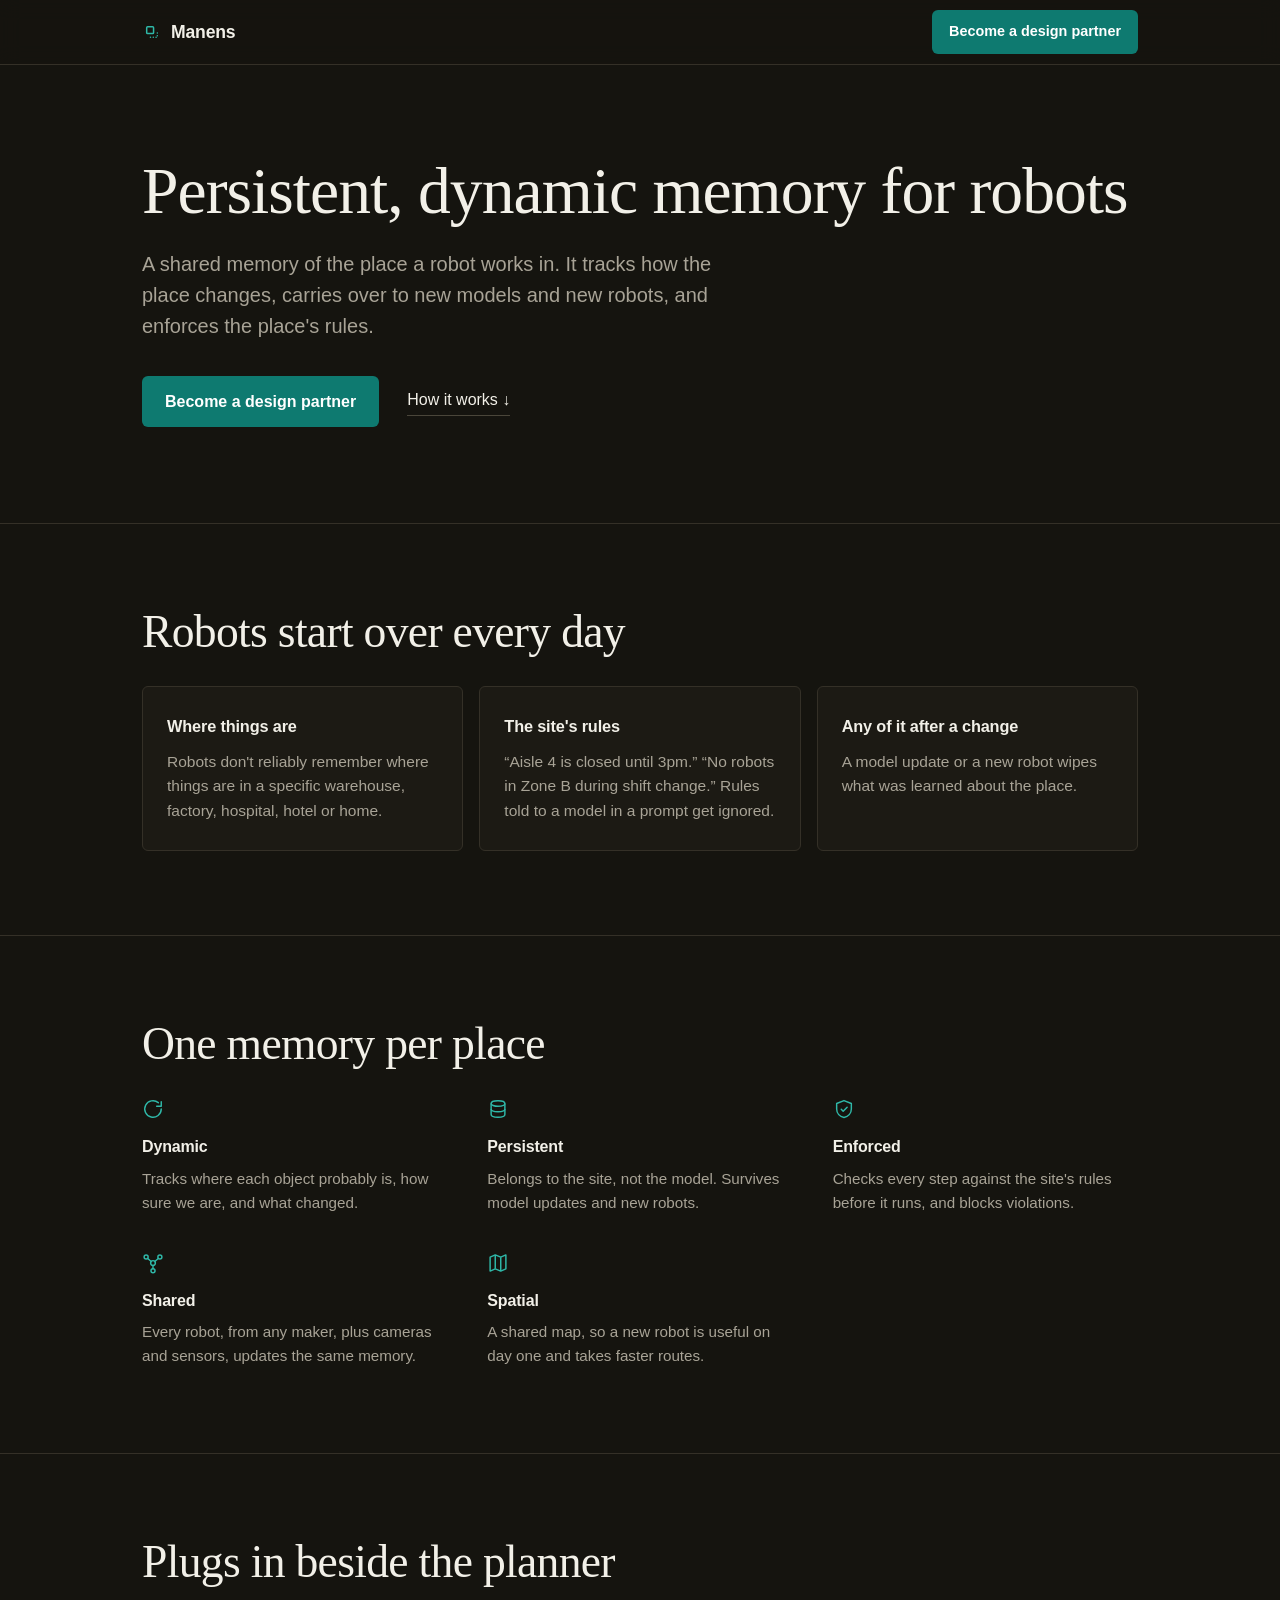
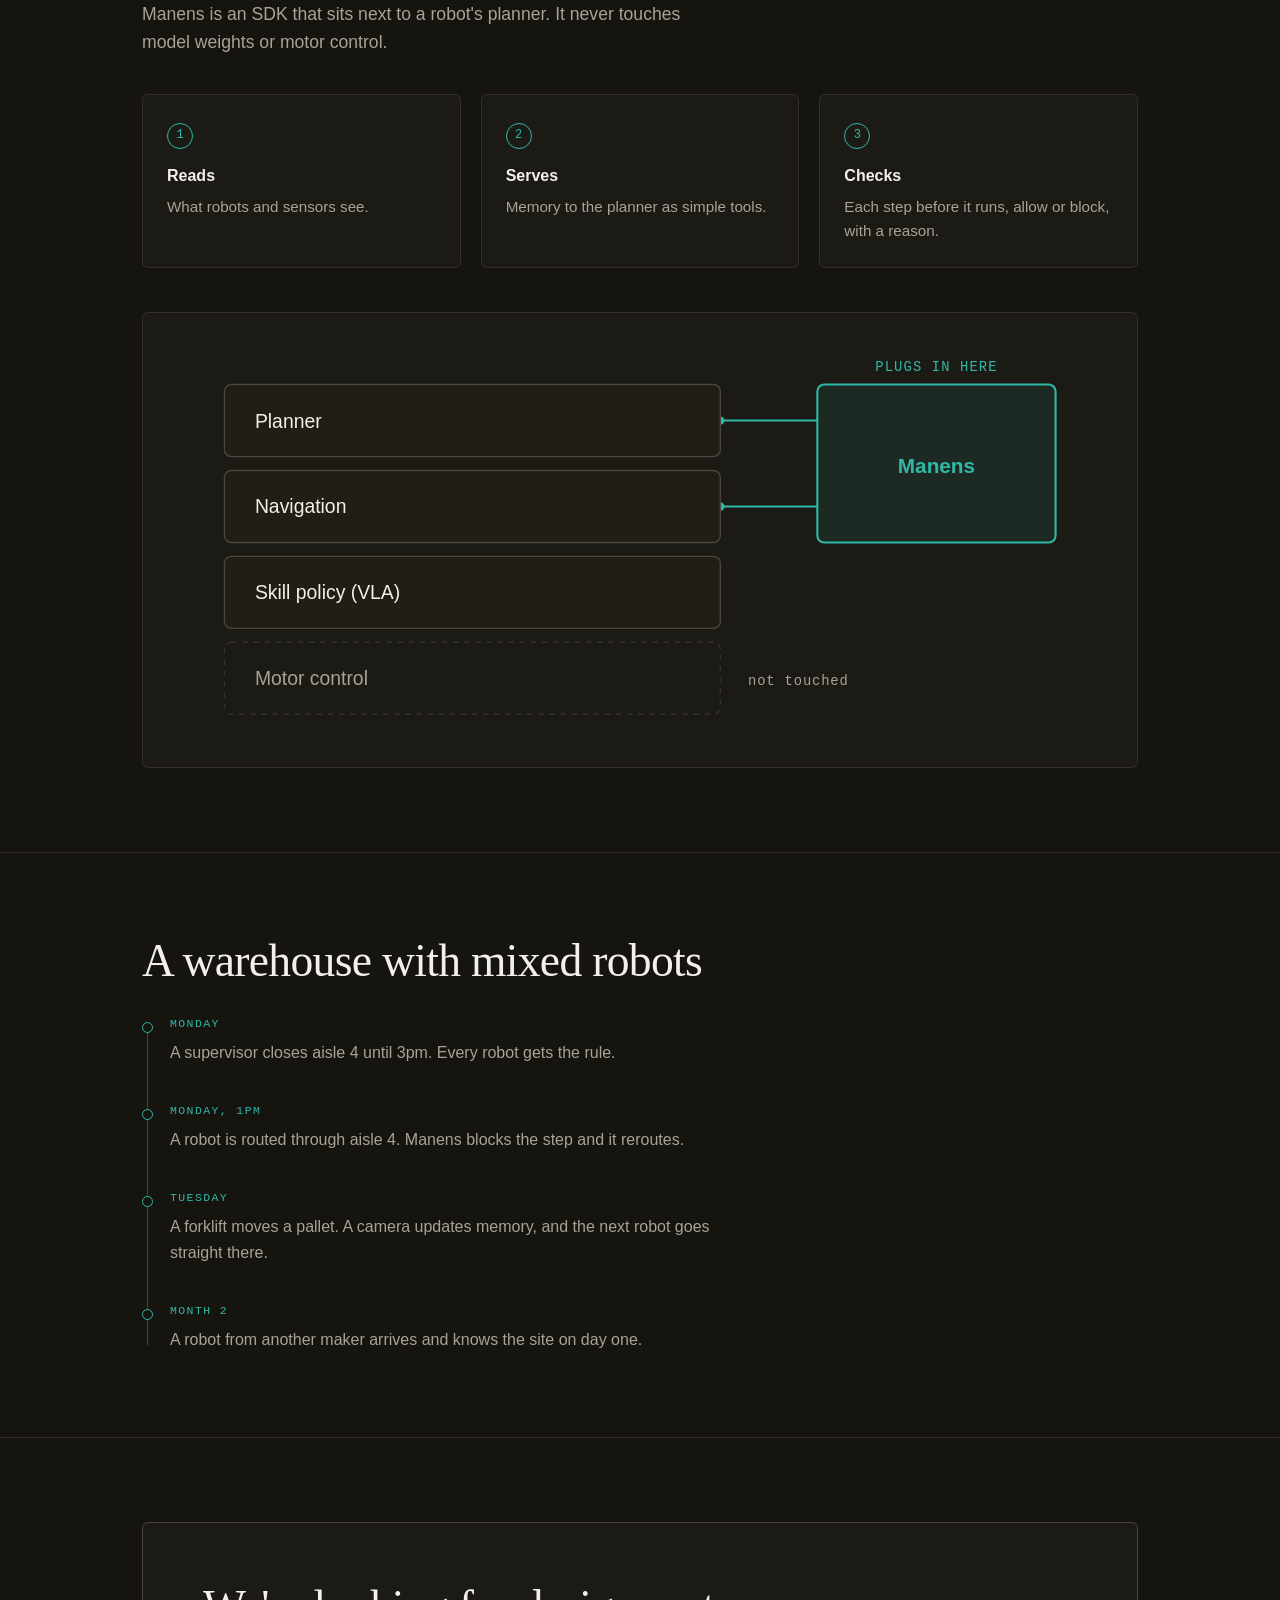
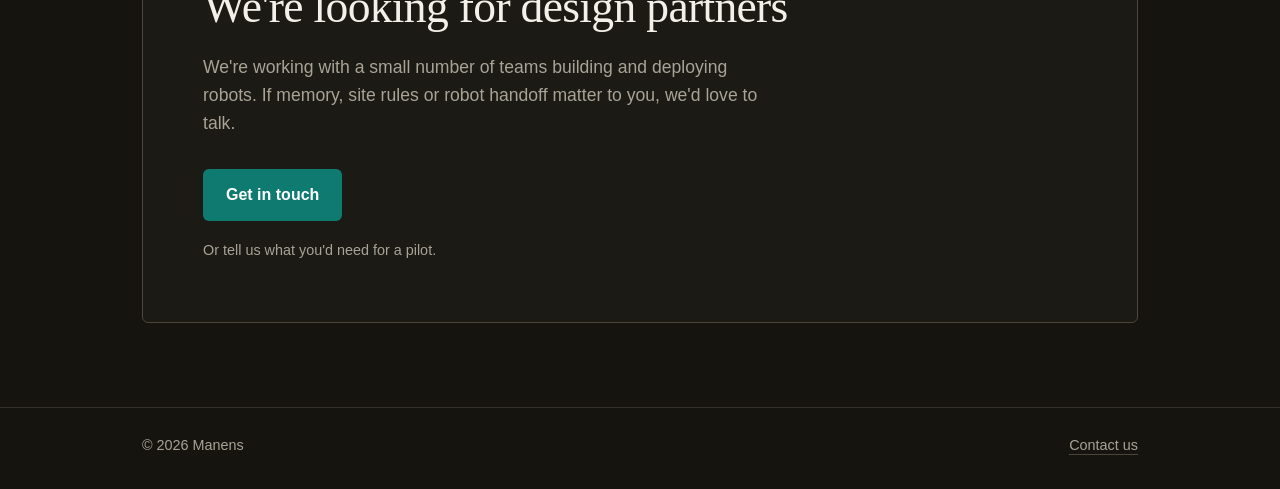
==== index.html @ 50002fcd "Add Manens marketing site Static one-page site plus a design-partner contact form, served by GitHub " ====
<!DOCTYPE html>
<html lang="en">
<head>
<meta charset="utf-8">
<meta name="viewport" content="width=device-width, initial-scale=1">

<!-- GitHub Pages cannot set HTTP headers, so policy is declared in-document.
     frame-ancestors / X-Frame-Options are header-only and cannot be set here. -->
<meta http-equiv="Content-Security-Policy" content="default-src 'none'; style-src 'self'; script-src 'sha256-enfUzPpAYzPfDUqYpGEoIjTChElfUc+Kkc0Qh0OIrBc='; font-src 'self'; img-src 'self'; base-uri 'none'; form-action 'none'">
<meta name="referrer" content="strict-origin-when-cross-origin">
<meta name="robots" content="index, follow, max-image-preview:large">

<title>Manens: persistent memory for robots</title>
<meta name="description" content="Manens is a shared, persistent memory of the place a robot works in. It tracks how the place changes, carries over to new models and new robots, and enforces the site's rules.">
<link rel="canonical" href="https://manensmemory.com/">
<meta name="theme-color" content="#15140F">
<meta name="color-scheme" content="dark">

<meta property="og:type" content="website">
<meta property="og:site_name" content="Manens">
<meta property="og:url" content="https://manensmemory.com/">
<meta property="og:title" content="Manens: persistent memory for robots">
<meta property="og:description" content="A shared memory of the place a robot works in. It tracks how the place changes, carries over to new models and new robots, and enforces the place's rules.">
<meta property="og:image" content="https://manensmemory.com/og.png">
<meta property="og:image:width" content="1200">
<meta property="og:image:height" content="630">
<meta property="og:image:alt" content="Manens — persistent, dynamic memory for robots">

<meta name="twitter:card" content="summary_large_image">
<meta name="twitter:title" content="Manens: persistent memory for robots">
<meta name="twitter:description" content="A shared memory of the place a robot works in. It tracks how the place changes, carries over to new models and new robots, and enforces the place's rules.">
<meta name="twitter:image" content="https://manensmemory.com/og.png">
<meta name="twitter:image:alt" content="Manens — persistent, dynamic memory for robots">

<link rel="icon" href="favicon.svg" type="image/svg+xml">
<link rel="apple-touch-icon" href="apple-touch-icon.png">

<!-- Fonts are self-hosted; the page makes no third-party requests. -->
<link rel="preload" href="fonts/source-sans-3-var-latin.woff2" as="font" type="font/woff2" crossorigin>
<link rel="preload" href="fonts/instrument-serif-400-latin.woff2" as="font" type="font/woff2" crossorigin>
<link rel="stylesheet" href="style.css">

<!-- Structured data. NOTE: if you edit this block, the CSP hash above must be
     regenerated — see README.md, "Editing the structured data". -->
<script type="application/ld+json">
{
  "@context": "https://schema.org",
  "@type": "Organization",
  "name": "Manens",
  "url": "https://manensmemory.com/",
  "logo": "https://manensmemory.com/favicon.svg",
  "description": "Manens is a shared, persistent memory of the place a robot works in. It tracks how the place changes, carries over to new models and new robots, and enforces the site's rules."
}
</script>
</head>
<body>

<a class="skip-link" href="#main">Skip to content</a>

<header class="site-header">
  <div class="shell header-inner">
    <a class="wordmark" href="#top" aria-label="Manens, home">
      <svg class="wordmark-mark" viewBox="0 0 32 32" aria-hidden="true" focusable="false">
        <rect x="7.5" y="7.5" width="11" height="11" rx="1.5" fill="none" stroke="currentColor" stroke-width="2.4"/>
        <path d="M13.5 24.5h11v-11" fill="none" stroke="currentColor" stroke-width="2.4" stroke-linecap="round" stroke-dasharray="0.1 4.4"/>
      </svg>
      <span>Manens</span>
    </a>

    <a class="btn btn-primary btn-sm" href="contact/">Become a design partner</a>
  </div>
</header>

<main id="main">

  <!-- ───────────────── Hero ───────────────── -->
  <section class="hero" id="top">
    <div class="shell">
      <h1 class="display">Persistent, dynamic memory for robots</h1>
      <p class="lede">A shared memory of the place a robot works in. It tracks how the place changes, carries over to new models and new robots, and enforces the place's rules.</p>
      <div class="hero-actions">
        <a class="btn btn-primary" href="contact/">Become a design partner</a>
        <a class="link-arrow" href="#how">How it works <span aria-hidden="true">&darr;</span></a>
      </div>
    </div>
  </section>

  <!-- ───────────────── Problem ───────────────── -->
  <section class="section" id="product" aria-labelledby="product-title">
    <div class="shell">
      <h2 class="display" id="product-title">Robots start over every day</h2>

      <ul class="card-grid">
        <li class="card">
          <h3>Where things are</h3>
          <p>Robots don't reliably remember where things are in a specific warehouse, factory, hospital, hotel or home.</p>
        </li>
        <li class="card">
          <h3>The site's rules</h3>
          <p>&ldquo;Aisle 4 is closed until 3pm.&rdquo; &ldquo;No robots in Zone B during shift change.&rdquo; Rules told to a model in a prompt get ignored.</p>
        </li>
        <li class="card">
          <h3>Any of it after a change</h3>
          <p>A model update or a new robot wipes what was learned about the place.</p>
        </li>
      </ul>
    </div>
  </section>

  <!-- ───────────────── Features ───────────────── -->
  <section class="section" aria-labelledby="building-title">
    <div class="shell">
      <h2 class="display" id="building-title">One memory per place</h2>

      <ul class="feature-grid">
        <li class="feature">
          <svg class="icon" viewBox="0 0 24 24" aria-hidden="true" focusable="false">
            <path d="M21 12a9 9 0 1 1-3.2-6.9" fill="none" stroke="currentColor" stroke-width="1.6" stroke-linecap="round"/>
            <path d="M21 4v5h-5" fill="none" stroke="currentColor" stroke-width="1.6" stroke-linecap="round" stroke-linejoin="round"/>
          </svg>
          <h3>Dynamic</h3>
          <p>Tracks where each object probably is, how sure we are, and what changed.</p>
        </li>
        <li class="feature">
          <svg class="icon" viewBox="0 0 24 24" aria-hidden="true" focusable="false">
            <ellipse cx="12" cy="6" rx="7.5" ry="3" fill="none" stroke="currentColor" stroke-width="1.6"/>
            <path d="M4.5 6v12c0 1.7 3.4 3 7.5 3s7.5-1.3 7.5-3V6" fill="none" stroke="currentColor" stroke-width="1.6"/>
            <path d="M4.5 12c0 1.7 3.4 3 7.5 3s7.5-1.3 7.5-3" fill="none" stroke="currentColor" stroke-width="1.6"/>
          </svg>
          <h3>Persistent</h3>
          <p>Belongs to the site, not the model. Survives model updates and new robots.</p>
        </li>
        <li class="feature">
          <svg class="icon" viewBox="0 0 24 24" aria-hidden="true" focusable="false">
            <path d="M12 2.8 20 6v6c0 4.7-3.3 8.3-8 9.2-4.7-.9-8-4.5-8-9.2V6z" fill="none" stroke="currentColor" stroke-width="1.6" stroke-linejoin="round"/>
            <path d="M9 12.3l2.1 2.1L15.4 10" fill="none" stroke="currentColor" stroke-width="1.6" stroke-linecap="round" stroke-linejoin="round"/>
          </svg>
          <h3>Enforced</h3>
          <p>Checks every step against the site's rules before it runs, and blocks violations.</p>
        </li>
        <li class="feature">
          <svg class="icon" viewBox="0 0 24 24" aria-hidden="true" focusable="false">
            <circle cx="12" cy="12" r="2.6" fill="none" stroke="currentColor" stroke-width="1.6"/>
            <circle cx="4.5" cy="5.5" r="2.2" fill="none" stroke="currentColor" stroke-width="1.6"/>
            <circle cx="19.5" cy="5.5" r="2.2" fill="none" stroke="currentColor" stroke-width="1.6"/>
            <circle cx="12" cy="20.5" r="2.2" fill="none" stroke="currentColor" stroke-width="1.6"/>
            <path d="M6.2 7.1l3.9 3.3M17.8 7.1l-3.9 3.3M12 14.6v3.7" fill="none" stroke="currentColor" stroke-width="1.6" stroke-linecap="round"/>
          </svg>
          <h3>Shared</h3>
          <p>Every robot, from any maker, plus cameras and sensors, updates the same memory.</p>
        </li>
        <li class="feature">
          <svg class="icon" viewBox="0 0 24 24" aria-hidden="true" focusable="false">
            <path d="M9 3.2 3.4 5.6v15.2L9 18.4l6 2.4 5.6-2.4V3.2L15 5.6z" fill="none" stroke="currentColor" stroke-width="1.6" stroke-linejoin="round"/>
            <path d="M9 3.2v15.2M15 5.6v15.2" fill="none" stroke="currentColor" stroke-width="1.6"/>
          </svg>
          <h3>Spatial</h3>
          <p>A shared map, so a new robot is useful on day one and takes faster routes.</p>
        </li>
      </ul>
    </div>
  </section>

  <!-- ───────────────── How it works ───────────────── -->
  <section class="section" id="how" aria-labelledby="how-title">
    <div class="shell">
      <h2 class="display" id="how-title">Plugs in beside the planner</h2>
      <p class="section-lede">Manens is an SDK that sits next to a robot's planner. It never touches model weights or motor control.</p>

      <ol class="steps">
        <li class="step">
          <span class="step-num">1</span>
          <h3>Reads</h3>
          <p>What robots and sensors see.</p>
        </li>
        <li class="step">
          <span class="step-num">2</span>
          <h3>Serves</h3>
          <p>Memory to the planner as simple tools.</p>
        </li>
        <li class="step">
          <span class="step-num">3</span>
          <h3>Checks</h3>
          <p>Each step before it runs, allow or block, with a reason.</p>
        </li>
      </ol>

      <figure class="diagram">
        <!-- Wide diagram (tablet + desktop) -->
        <svg class="diagram-svg diagram-wide" viewBox="0 0 680 284" role="img" aria-labelledby="diagram-title diagram-desc">
          <title id="diagram-title">Where Manens sits in the robot stack</title>
          <desc id="diagram-desc">Four stacked layers, top to bottom: Planner, Navigation, Skill policy (VLA) and Motor control. A Manens block sits to the right, connected to the Planner and Navigation layers. Motor control has no connection and is untouched.</desc>

          <g class="d-line">
            <path d="M398 56 H468" />
            <path d="M398 118 H468" />
          </g>
          <circle class="d-dot" cx="398" cy="56" r="3"/>
          <circle class="d-dot" cx="398" cy="118" r="3"/>

          <g class="d-layer">
            <rect x="40" y="30" width="358" height="52" rx="5"/>
            <text x="62" y="61">Planner</text>
          </g>
          <g class="d-layer">
            <rect x="40" y="92" width="358" height="52" rx="5"/>
            <text x="62" y="123">Navigation</text>
          </g>
          <g class="d-layer">
            <rect x="40" y="154" width="358" height="52" rx="5"/>
            <text x="62" y="185">Skill policy (VLA)</text>
          </g>
          <g class="d-layer d-untouched">
            <rect x="40" y="216" width="358" height="52" rx="5"/>
            <text x="62" y="247">Motor control</text>
          </g>
          <text class="d-note" x="418" y="247">not touched</text>

          <g class="d-manens">
            <rect x="468" y="30" width="172" height="114" rx="5"/>
            <text x="554" y="94" text-anchor="middle">Manens</text>
          </g>
          <text class="d-label" x="554" y="20" text-anchor="middle">plugs in here</text>
        </svg>

        <!-- Narrow diagram (phones) -->
        <svg class="diagram-svg diagram-narrow" viewBox="0 0 340 286" role="img" aria-labelledby="diagram-title-s diagram-desc-s">
          <title id="diagram-title-s">Where Manens sits in the robot stack</title>
          <desc id="diagram-desc-s">Four stacked layers, top to bottom: Planner, Navigation, Skill policy (VLA) and Motor control. A Manens block sits to the right, connected to the Planner and Navigation layers. Motor control has no connection and is untouched.</desc>

          <g class="d-line">
            <path d="M206 54 H232" />
            <path d="M206 112 H232" />
          </g>
          <circle class="d-dot" cx="206" cy="54" r="2.5"/>
          <circle class="d-dot" cx="206" cy="112" r="2.5"/>

          <g class="d-layer">
            <rect x="8" y="32" width="198" height="46" rx="5"/>
            <text x="24" y="60">Planner</text>
          </g>
          <g class="d-layer">
            <rect x="8" y="90" width="198" height="46" rx="5"/>
            <text x="24" y="118">Navigation</text>
          </g>
          <g class="d-layer">
            <rect x="8" y="148" width="198" height="46" rx="5"/>
            <text x="24" y="176">Skill policy (VLA)</text>
          </g>
          <g class="d-layer d-untouched">
            <rect x="8" y="206" width="198" height="46" rx="5"/>
            <text x="24" y="234">Motor control</text>
          </g>
          <text class="d-note" x="24" y="272">Motor control is not touched</text>

          <g class="d-manens">
            <rect x="232" y="32" width="100" height="104" rx="5"/>
            <text x="282" y="90" text-anchor="middle">Manens</text>
          </g>
          <text class="d-label" x="282" y="22" text-anchor="middle">plugs in here</text>
        </svg>
      </figure>
    </div>
  </section>

  <!-- ───────────────── Example ───────────────── -->
  <section class="section" id="use-cases" aria-labelledby="example-title">
    <div class="shell">
      <h2 class="display" id="example-title">A warehouse with mixed robots</h2>

      <ol class="timeline">
        <li>
          <span class="when">Monday</span>
          <p>A supervisor closes aisle 4 until 3pm. Every robot gets the rule.</p>
        </li>
        <li>
          <span class="when">Monday, 1pm</span>
          <p>A robot is routed through aisle 4. Manens blocks the step and it reroutes.</p>
        </li>
        <li>
          <span class="when">Tuesday</span>
          <p>A forklift moves a pallet. A camera updates memory, and the next robot goes straight there.</p>
        </li>
        <li>
          <span class="when">Month 2</span>
          <p>A robot from another maker arrives and knows the site on day one.</p>
        </li>
      </ol>
    </div>
  </section>

  <!-- ───────────────── Contact ───────────────── -->
  <section class="section section-contact" id="contact" aria-labelledby="contact-title">
    <div class="shell">
      <div class="contact-card">
        <h2 class="display" id="contact-title">We're looking for design partners</h2>
        <p class="section-lede">We're working with a small number of teams building and deploying robots. If memory, site rules or robot handoff matter to you, we'd love to talk.</p>
        <a class="btn btn-primary" href="contact/">Get in touch</a>
        <p class="footnote">Or tell us what you'd need for a pilot.</p>
      </div>
    </div>
  </section>

</main>

<footer class="site-footer">
  <div class="shell footer-inner">
    <p>&copy; 2026 Manens</p>
    <p><a href="contact/">Contact us</a></p>
  </div>
</footer>

</body>
</html>
---- style.css ----
/* ============================================================
   Manens — manensmemory.com
   Single dark theme. All colour lives in the :root block below.
   ============================================================ */

/* ---------- Self-hosted fonts (SIL OFL 1.1 — see fonts/README.md) ---------- */

@font-face {
  font-family: 'Source Sans 3';
  font-style: normal;
  font-weight: 400 600;          /* variable weight axis */
  font-display: swap;
  src: url('fonts/source-sans-3-var-latin.woff2') format('woff2');
  unicode-range: U+0000-00FF, U+0131, U+0152-0153, U+02BB-02BC, U+02C6, U+02DA,
                 U+02DC, U+0304, U+0308, U+0329, U+2000-206F, U+2074, U+20AC,
                 U+2122, U+2191, U+2193, U+2212, U+2215, U+FEFF, U+FFFD;
}

@font-face {
  font-family: 'Instrument Serif';
  font-style: normal;
  font-weight: 400;
  font-display: swap;
  src: url('fonts/instrument-serif-400-latin.woff2') format('woff2');
  unicode-range: U+0000-00FF, U+0131, U+0152-0153, U+02BB-02BC, U+02C6, U+02DA,
                 U+02DC, U+0304, U+0308, U+0329, U+2000-206F, U+2074, U+20AC,
                 U+2122, U+2191, U+2193, U+2212, U+2215, U+FEFF, U+FFFD;
}

:root {
  color-scheme: dark;

  /* Surfaces — warm near-black, so the page reads as paper at night */
  --bg:            #15140F;
  --bg-raised:     #1C1A14;
  --surface:       #201E17;

  /* Ink */
  --text:          #F2F0E8;
  --muted:         #A8A396;

  /* Lines */
  --border:        #343027;
  --border-strong: #4A463A;

  /* Accent — deep teal */
  --accent:        #2FB8A8;
  --accent-fill:   #0E7A70;
  --accent-hover:  #12897E;
  --accent-dim:    rgba(47, 184, 168, 0.10);

  /* Type */
  --font-sans:  'Source Sans 3', -apple-system, BlinkMacSystemFont, 'Segoe UI', Roboto, sans-serif;
  --font-serif: 'Instrument Serif', Georgia, 'Times New Roman', serif;
  --font-mono:  ui-monospace, SFMono-Regular, Menlo, Monaco, Consolas, 'Liberation Mono', monospace;

  /* Rhythm */
  --shell:   1060px;
  --gutter:  16px;
  --radius:  6px;
  --section: 60px;
}

/* ---------- Reset ---------- */
*, *::before, *::after { box-sizing: border-box; }

html {
  scroll-behavior: smooth;
  -webkit-text-size-adjust: 100%;
}

body {
  margin: 0;
  background: var(--bg);
  color: var(--text);
  font-family: var(--font-sans);
  font-size: 17px;
  line-height: 1.6;
  overflow-x: hidden;
  -webkit-font-smoothing: antialiased;
  -moz-osx-font-smoothing: grayscale;
}

h1, h2, h3, p, ul, ol, figure { margin: 0; }
ul, ol { padding: 0; list-style: none; }
img, svg { display: block; max-width: 100%; }
[hidden] { display: none !important; }

a { color: inherit; }

:focus-visible {
  outline: 2px solid var(--accent);
  outline-offset: 3px;
  border-radius: 3px;
}

@media (prefers-reduced-motion: reduce) {
  html { scroll-behavior: auto; }
  *, *::before, *::after {
    transition-duration: 0.01ms !important;
    animation-duration: 0.01ms !important;
  }
}

/* ---------- Layout ---------- */
.shell {
  width: 100%;
  max-width: var(--shell);
  margin-inline: auto;
  padding-inline: var(--gutter);
}

.section {
  padding-block: var(--section);
  border-top: 1px solid var(--border);
  scroll-margin-top: 72px;
}

/* ---------- Skip link ---------- */
.skip-link {
  position: absolute;
  left: -9999px;
  top: 0;
  z-index: 100;
  background: var(--accent-fill);
  color: #fff;
  padding: 10px 16px;
  border-radius: 0 0 var(--radius) 0;
  text-decoration: none;
  font-size: 14px;
}
.skip-link:focus { left: 0; }

/* ---------- Typography ---------- */
.display {
  font-family: var(--font-serif);
  font-weight: 400;
  letter-spacing: -0.015em;
  line-height: 1.06;
}

h1.display { font-size: clamp(2.5rem, 7vw, 4.1rem); }
h2.display { font-size: clamp(1.9rem, 4.4vw, 2.85rem); margin-bottom: 30px; }

.eyebrow {
  font-family: var(--font-mono);
  font-size: 0.7rem;
  letter-spacing: 0.14em;
  text-transform: uppercase;
  color: var(--accent);
  margin-bottom: 18px;
}

.lede {
  font-size: clamp(1.05rem, 2.2vw, 1.25rem);
  line-height: 1.55;
  color: var(--muted);
  max-width: 54ch;
}

.section-lede {
  font-size: 1.1rem;
  color: var(--muted);
  max-width: 58ch;
  margin-top: -16px;
  margin-bottom: 38px;
}

.footnote {
  font-size: 0.9rem;
  color: var(--muted);
}

.pullout {
  margin-top: 30px;
  padding-left: 20px;
  border-left: 2px solid var(--accent);
  font-size: 1.05rem;
  color: var(--text);
  max-width: 62ch;
}

/* ---------- Buttons & links ---------- */
.btn {
  display: inline-block;
  font-family: var(--font-sans);
  font-size: 1rem;
  font-weight: 600;
  text-decoration: none;
  padding: 12px 22px;
  border-radius: var(--radius);
  border: 1px solid transparent;
  transition: background-color 0.15s ease, border-color 0.15s ease;
  white-space: nowrap;
}

.btn-primary {
  background: var(--accent-fill);
  color: #ffffff;
}
.btn-primary:hover { background: var(--accent-hover); }

.btn-sm { font-size: 0.9rem; padding: 9px 16px; }

.link-arrow {
  font-size: 1rem;
  font-weight: 500;
  text-decoration: none;
  color: var(--text);
  border-bottom: 1px solid var(--border-strong);
  padding-bottom: 2px;
  transition: border-color 0.15s ease;
}
.link-arrow:hover { border-color: var(--accent); }

/* ---------- Header ---------- */
.site-header {
  position: sticky;
  top: 0;
  z-index: 50;
  background: rgba(21, 20, 15, 0.86);
  backdrop-filter: blur(10px);
  -webkit-backdrop-filter: blur(10px);
  border-bottom: 1px solid var(--border);
}

.header-inner {
  display: flex;
  align-items: center;
  justify-content: space-between;
  gap: 24px;
  min-height: 64px;
}

.wordmark {
  display: inline-flex;
  align-items: center;
  gap: 9px;
  text-decoration: none;
  font-size: 1.1rem;
  font-weight: 600;
  letter-spacing: -0.01em;
}
.wordmark-mark { width: 20px; height: 20px; color: var(--accent); flex: none; }

/* ---------- Hero ---------- */
.hero {
  padding-block: clamp(52px, 8vw, 92px) clamp(48px, 7vw, 76px);
}
.hero .lede { margin-top: 22px; }

.hero-actions {
  display: flex;
  align-items: center;
  gap: 28px;
  flex-wrap: wrap;
  margin-top: 34px;
  margin-bottom: 20px;
}

/* ---------- Problem cards ---------- */
.card-grid {
  display: grid;
  grid-template-columns: 1fr;
  gap: 16px;
}

.card {
  background: var(--bg-raised);
  border: 1px solid var(--border);
  border-radius: var(--radius);
  padding: 26px 24px;
}
.card h3 {
  font-size: 1.02rem;
  font-weight: 600;
  letter-spacing: -0.01em;
  margin-bottom: 10px;
}
.card p {
  font-size: 0.97rem;
  line-height: 1.6;
  color: var(--muted);
}

/* ---------- Feature grid ---------- */
.feature-grid {
  display: grid;
  grid-template-columns: 1fr;
  gap: 30px 32px;
}

.feature .icon {
  width: 22px;
  height: 22px;
  color: var(--accent);
  margin-bottom: 14px;
}
.feature h3 {
  font-size: 1rem;
  font-weight: 600;
  letter-spacing: -0.01em;
  margin-bottom: 7px;
}
.feature p {
  font-size: 0.95rem;
  line-height: 1.6;
  color: var(--muted);
}

/* ---------- Steps ---------- */
.steps {
  display: grid;
  grid-template-columns: 1fr;
  gap: 20px;
  margin-bottom: 44px;
}

.step {
  border: 1px solid var(--border);
  border-radius: var(--radius);
  padding: 24px;
  background: var(--bg-raised);
}
.step-num {
  display: inline-flex;
  align-items: center;
  justify-content: center;
  width: 26px;
  height: 26px;
  border-radius: 50%;
  border: 1px solid var(--accent);
  color: var(--accent);
  font-family: var(--font-mono);
  font-size: 0.75rem;
  margin-bottom: 14px;
}
.step h3 {
  font-size: 1rem;
  font-weight: 600;
  margin-bottom: 6px;
}
.step p {
  font-size: 0.95rem;
  color: var(--muted);
}

/* ---------- Diagram ---------- */
.diagram {
  border: 1px solid var(--border);
  border-radius: var(--radius);
  background: var(--bg-raised);
  padding: 22px 16px;
}
.diagram-svg { width: 100%; height: auto; }
.diagram-wide { display: none; }

.d-layer rect {
  fill: var(--surface);
  stroke: var(--border-strong);
  stroke-width: 1;
}
.d-layer text {
  fill: var(--text);
  font-family: var(--font-sans);
  font-size: 14px;
  font-weight: 500;
}

.d-untouched rect {
  fill: none;
  stroke: var(--border);
  stroke-dasharray: 4 4;
}
.d-untouched text { fill: var(--muted); font-weight: 400; }

.d-manens rect {
  fill: var(--accent-dim);
  stroke: var(--accent);
  stroke-width: 1.5;
}
.d-manens text {
  fill: var(--accent);
  font-family: var(--font-sans);
  font-size: 15px;
  font-weight: 600;
}

.d-line path { stroke: var(--accent); stroke-width: 1.5; fill: none; }
.d-dot { fill: var(--accent); }

.d-label {
  fill: var(--accent);
  font-family: var(--font-mono);
  font-size: 10px;
  letter-spacing: 0.08em;
  text-transform: uppercase;
}
.d-note {
  fill: var(--muted);
  font-family: var(--font-mono);
  font-size: 10px;
  letter-spacing: 0.06em;
}

/* ---------- Timeline ---------- */
.timeline {
  position: relative;
  padding-left: 28px;
  max-width: 64ch;
}
.timeline::before {
  content: '';
  position: absolute;
  left: 5px;
  top: 8px;
  bottom: 8px;
  width: 1px;
  background: var(--border-strong);
}
.timeline li {
  position: relative;
  padding-bottom: 36px;
}
.timeline li:last-child { padding-bottom: 0; }
.timeline li::before {
  content: '';
  position: absolute;
  left: -28px;
  top: 7px;
  width: 11px;
  height: 11px;
  border-radius: 50%;
  background: var(--bg);
  border: 1.5px solid var(--accent);
}
.when {
  display: block;
  font-family: var(--font-mono);
  font-size: 0.72rem;
  letter-spacing: 0.12em;
  text-transform: uppercase;
  color: var(--accent);
  margin-bottom: 7px;
}
.timeline p {
  font-size: 1rem;
  color: var(--muted);
}

/* ---------- Contact ---------- */
.contact-card {
  border: 1px solid var(--border-strong);
  border-radius: var(--radius);
  background: var(--bg-raised);
  padding: clamp(32px, 6vw, 60px);
}
.contact-card h2.display { margin-bottom: 22px; }
.contact-card .section-lede { margin-top: 0; margin-bottom: 32px; }
.contact-card .footnote { margin-top: 18px; }

/* ---------- Form (contact page) ---------- */
/* Constrains line length without breaking alignment with the header, which
   is centred inside .shell. Nest .measure inside .shell, never beside it. */
.measure { max-width: 620px; }

.form-section {
  padding-block: clamp(52px, 8vw, 92px) clamp(64px, 9vw, 104px);
}
.form-section .lede { margin-top: 20px; margin-bottom: 44px; }

.form {
  display: flex;
  flex-direction: column;
  gap: 24px;
  align-items: flex-start;
}

.field {
  display: flex;
  flex-direction: column;
  width: 100%;
}

.field label {
  font-size: 0.95rem;
  font-weight: 600;
  margin-bottom: 8px;
}
.optional { font-weight: 400; color: var(--muted); }

.field input,
.field textarea {
  width: 100%;
  font-family: inherit;
  font-size: 1rem;
  line-height: 1.5;
  color: var(--text);
  background: var(--bg);
  border: 1px solid var(--border-strong);
  border-radius: var(--radius);
  padding: 11px 14px;
  transition: border-color 0.15s ease;
}
.field textarea { resize: vertical; min-height: 120px; }

.field input:hover,
.field textarea:hover { border-color: var(--muted); }

.field input:focus-visible,
.field textarea:focus-visible {
  outline: 2px solid var(--accent);
  outline-offset: 1px;
  border-color: var(--accent);
}

/* :user-invalid fires only after the person has interacted and left the
   field — unlike :invalid, which flags empty required fields on page load. */
.field input:user-invalid,
.field textarea:user-invalid { border-color: #D98A6B; }

.hint {
  font-size: 0.86rem;
  color: var(--muted);
  margin-top: 7px;
}

.form .btn { margin-top: 4px; cursor: pointer; }

/* Honeypot. Hidden from people, left for bots to fill in. */
.botcheck {
  position: absolute;
  left: -9999px;
  width: 1px;
  height: 1px;
  opacity: 0;
}

/* ---------- Footer ---------- */
.site-footer {
  border-top: 1px solid var(--border);
  padding-block: 26px 32px;
}
.footer-inner {
  display: flex;
  justify-content: space-between;
  align-items: center;
  gap: 16px;
  flex-wrap: wrap;
  font-size: 0.9rem;
  color: var(--muted);
}
.footer-inner a {
  color: var(--muted);
  text-decoration: none;
  border-bottom: 1px solid var(--border-strong);
  padding-bottom: 1px;
}
.footer-inner a:hover { color: var(--text); border-color: var(--accent); }

/* ============================================================
   Breakpoints
   ============================================================ */

@media (min-width: 560px) {
  .card-grid    { grid-template-columns: repeat(2, 1fr); }
  .feature-grid { grid-template-columns: repeat(2, 1fr); }
  .steps        { grid-template-columns: repeat(3, 1fr); }
}

@media (min-width: 640px) {
  .diagram-wide   { display: block; }
  .diagram-narrow { display: none; }
  .diagram        { padding: 30px 26px; }
}

@media (min-width: 880px) {
  :root { --gutter: 32px; --section: 84px; }
  .card-grid    { grid-template-columns: repeat(3, 1fr); }
  .feature-grid { grid-template-columns: repeat(3, 1fr); gap: 36px 40px; }
}
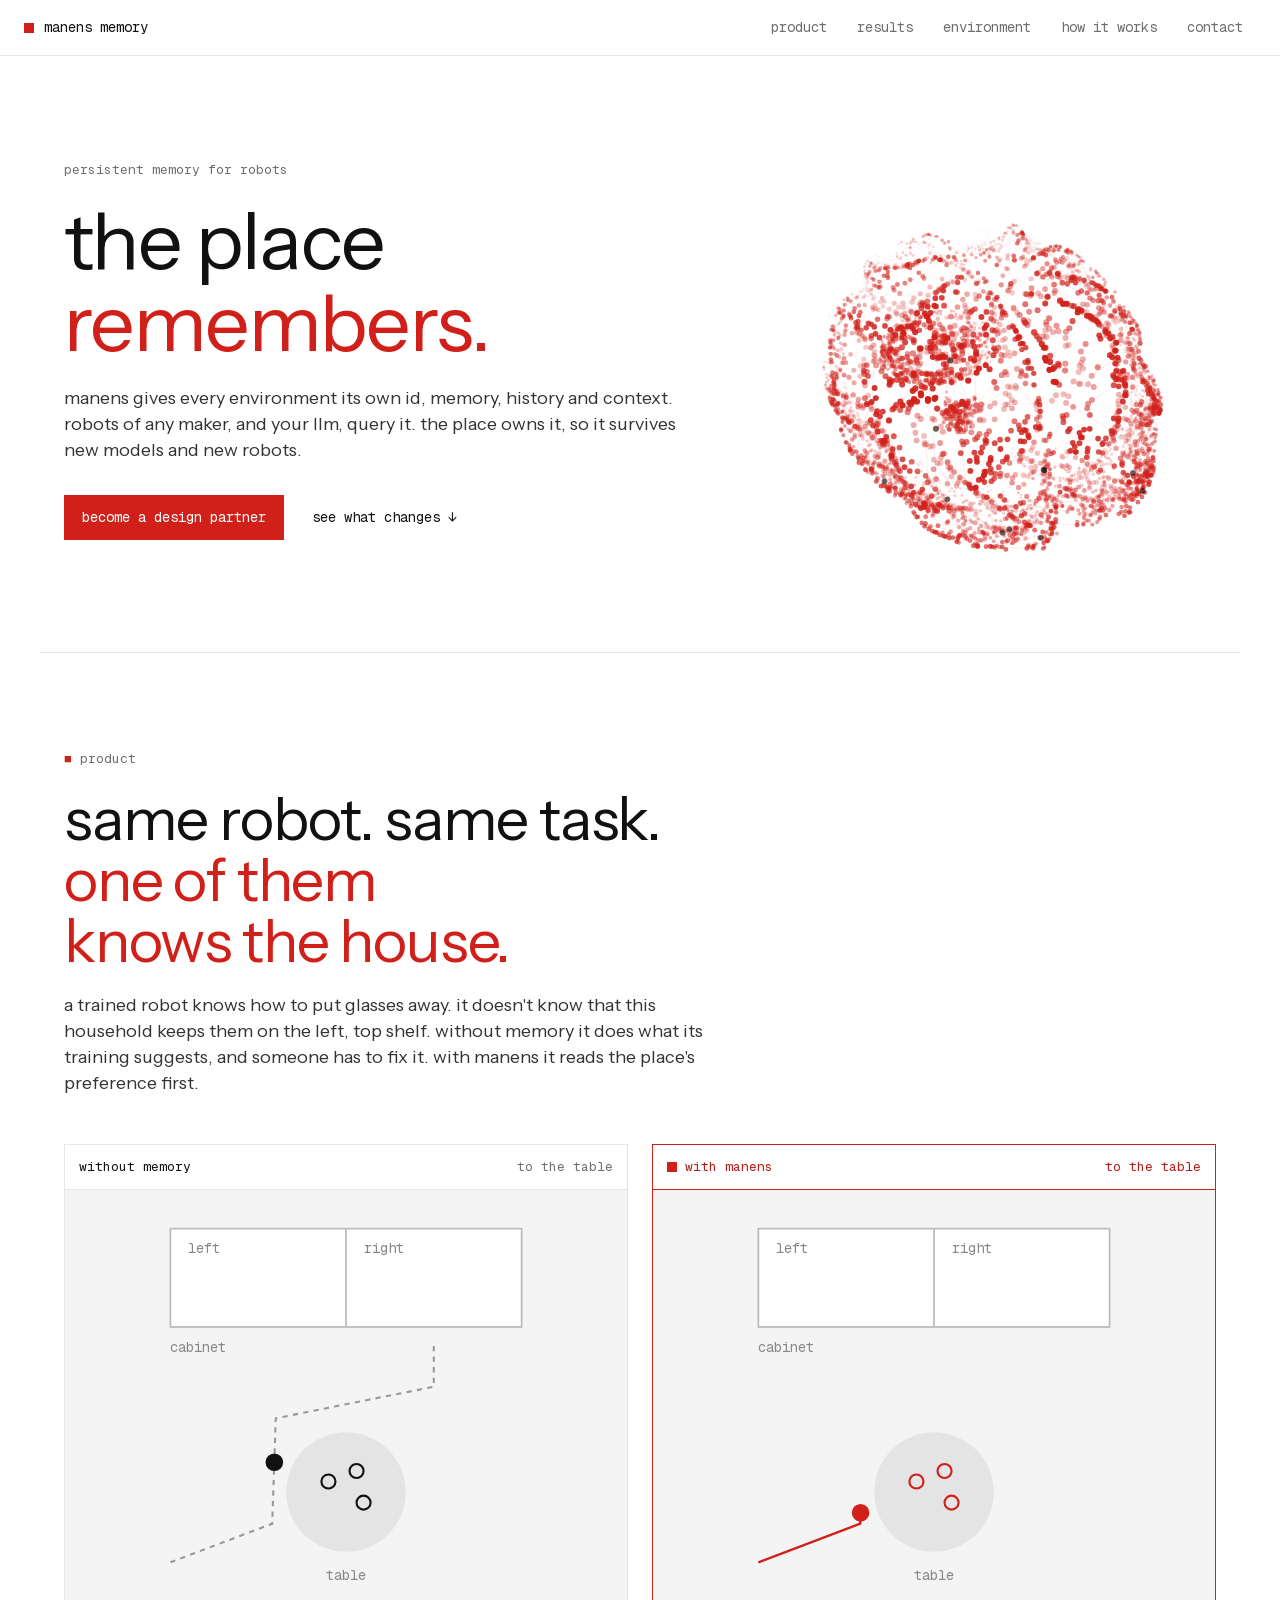
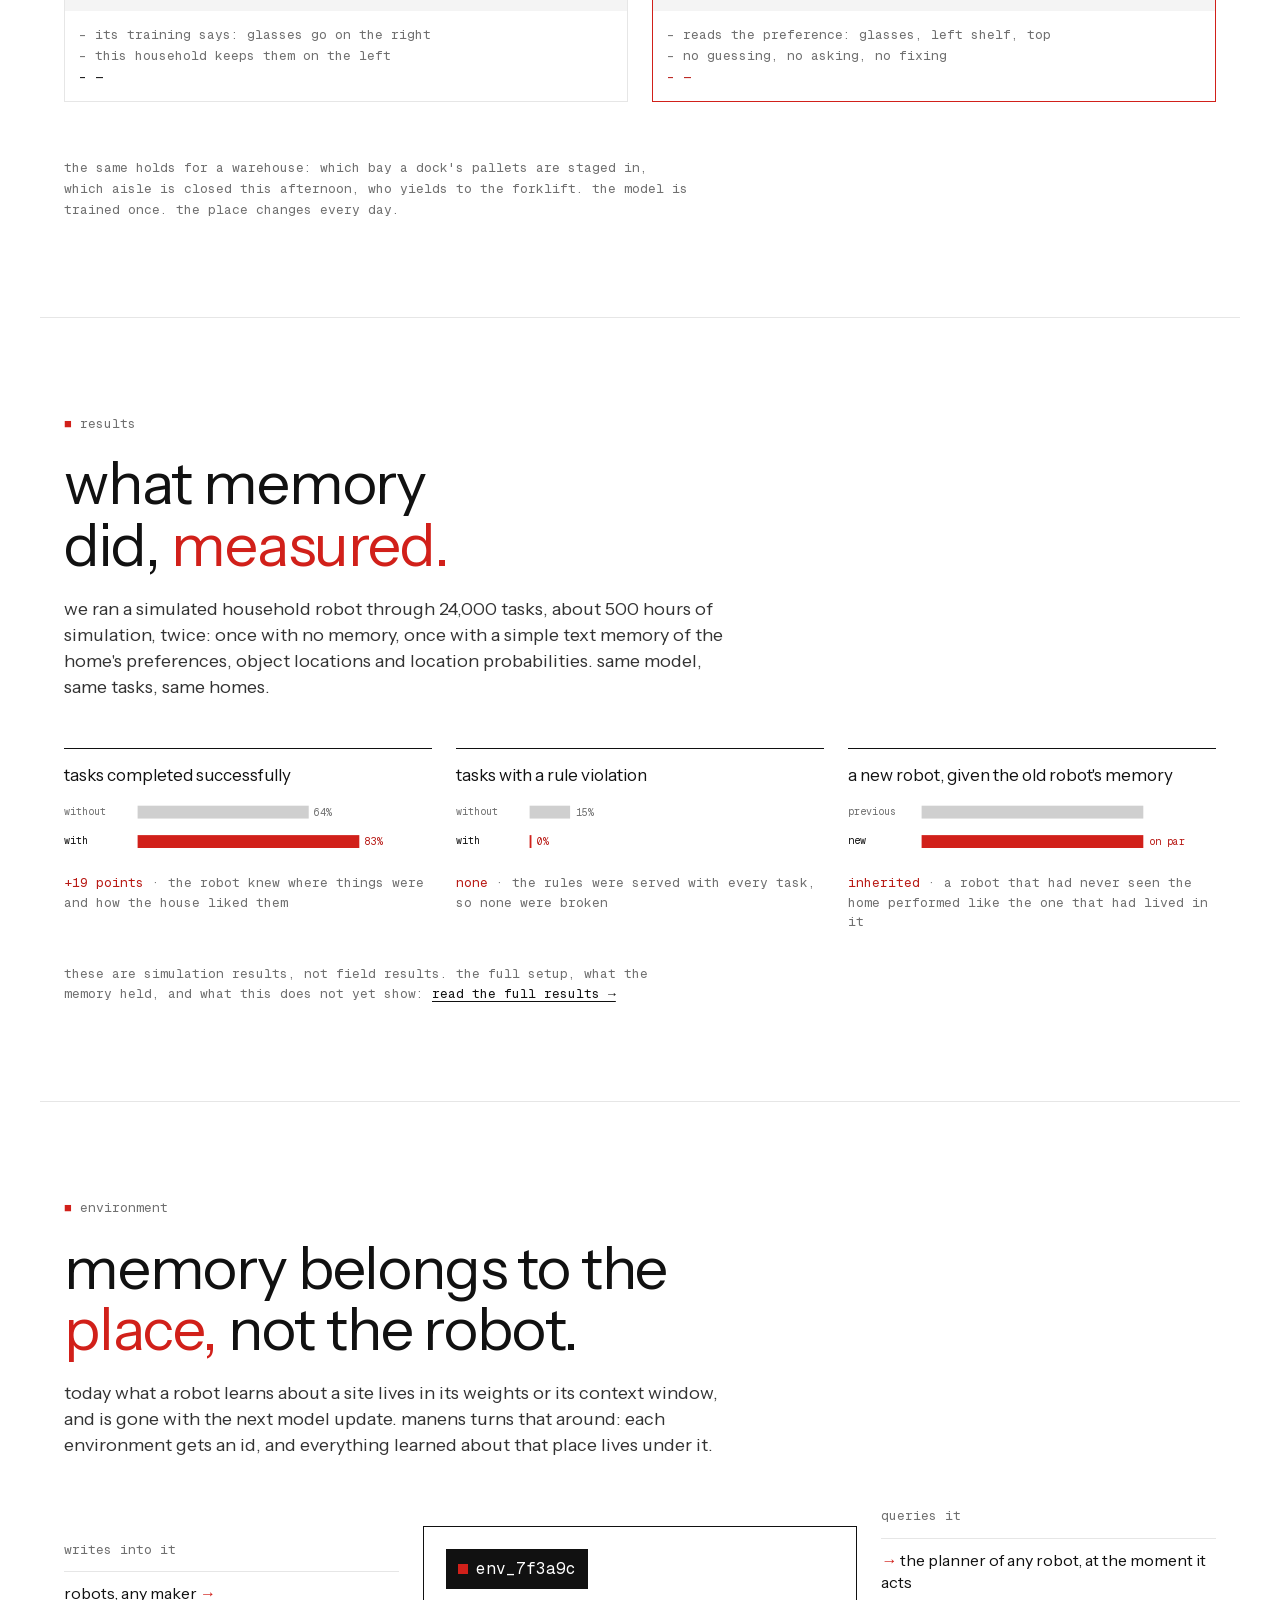
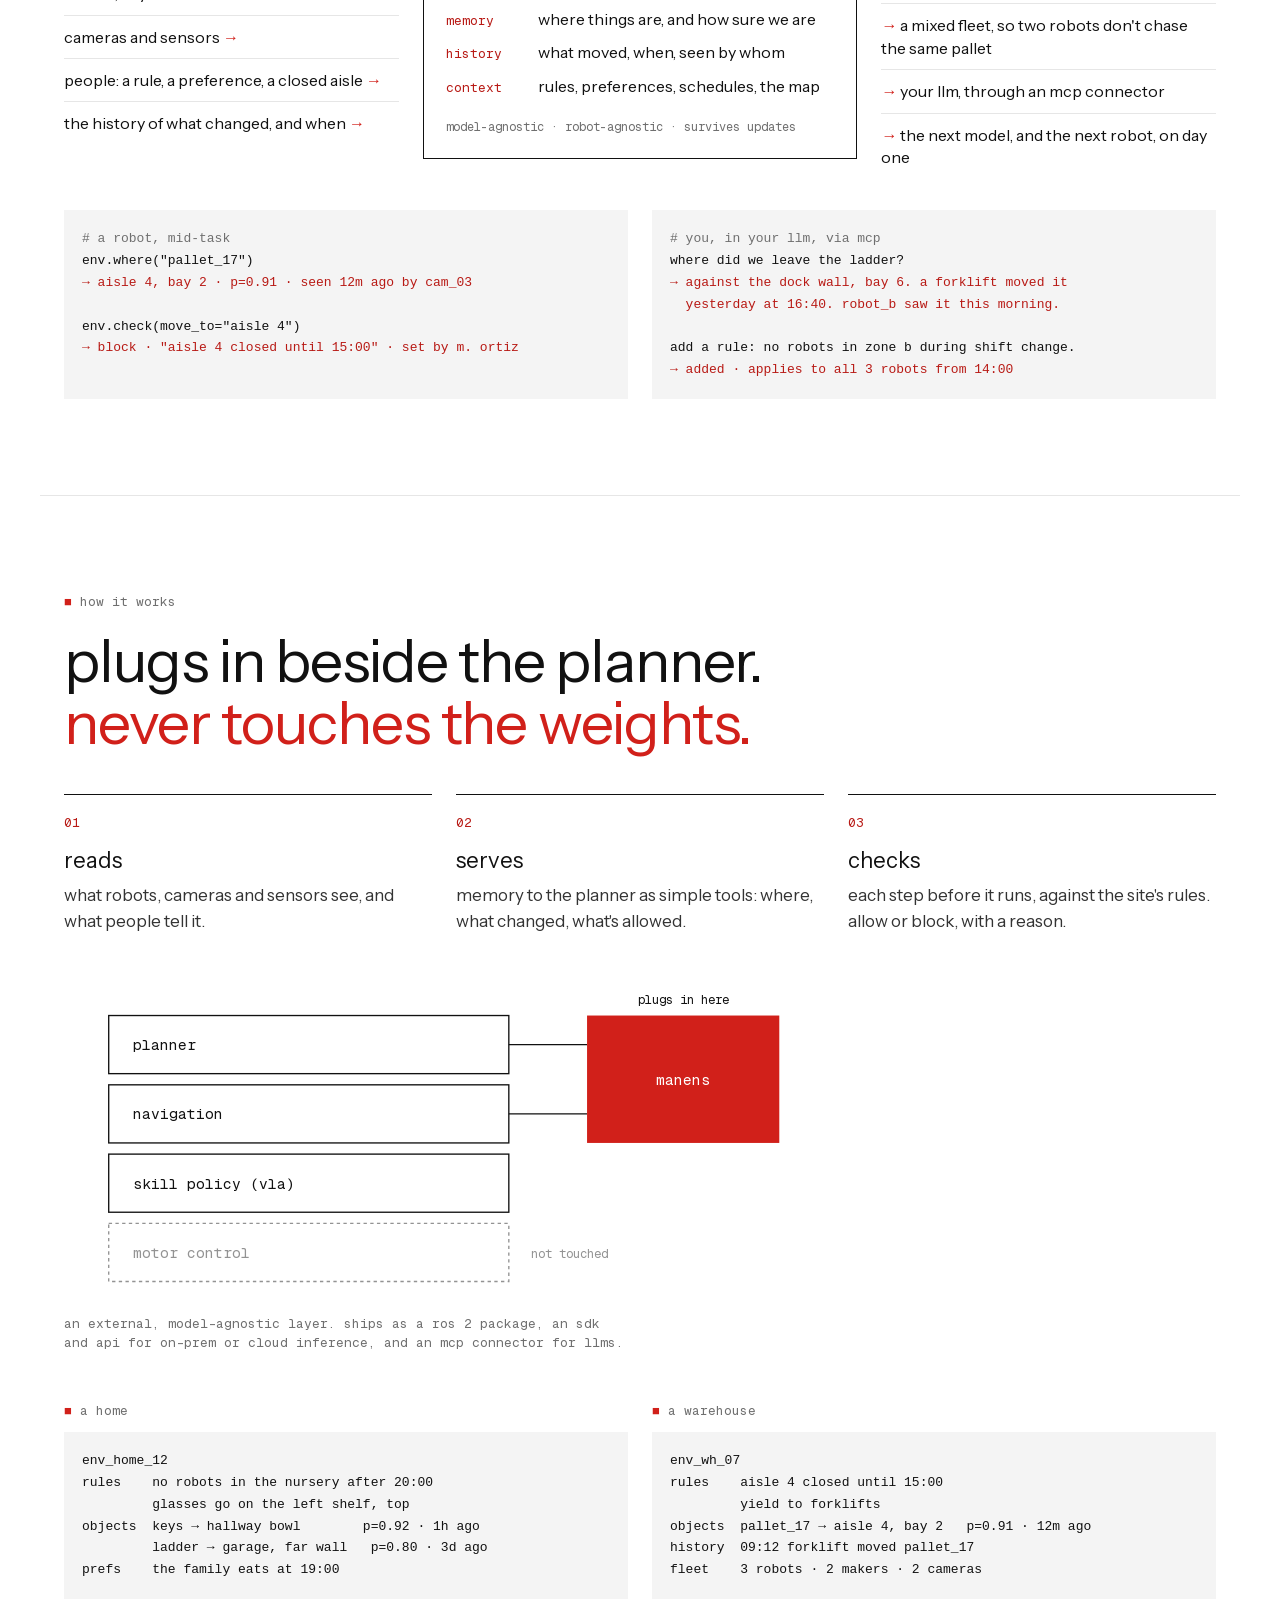
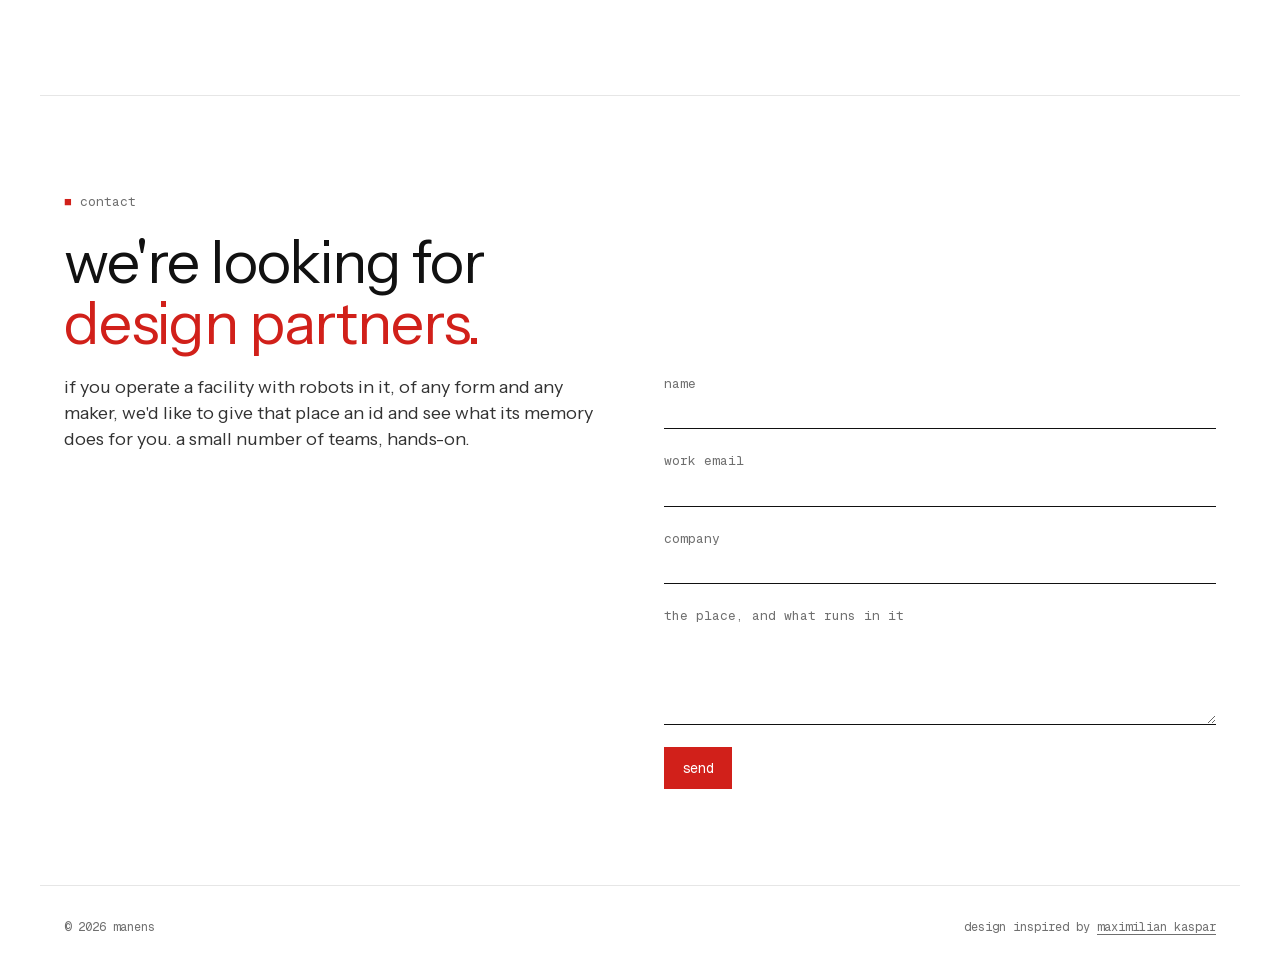
==== commit efdc493d: "Redesign the site: white and red, rotating brain, results page Replaces the dark single-page marketi" ====
--- a/index.html
+++ b/index.html
@@ -3,312 +3,320 @@
 <head>
 <meta charset="utf-8">
 <meta name="viewport" content="width=device-width, initial-scale=1">
-
-<!-- GitHub Pages cannot set HTTP headers, so policy is declared in-document.
-     frame-ancestors / X-Frame-Options are header-only and cannot be set here. -->
-<meta http-equiv="Content-Security-Policy" content="default-src 'none'; style-src 'self'; script-src 'sha256-enfUzPpAYzPfDUqYpGEoIjTChElfUc+Kkc0Qh0OIrBc='; font-src 'self'; img-src 'self'; base-uri 'none'; form-action 'none'">
+<meta http-equiv="Content-Security-Policy" content="default-src 'none'; style-src 'self'; script-src 'self'; font-src 'self'; img-src 'self' data:; base-uri 'none'; form-action https://api.web3forms.com">
 <meta name="referrer" content="strict-origin-when-cross-origin">
-<meta name="robots" content="index, follow, max-image-preview:large">
-
-<title>Manens: persistent memory for robots</title>
-<meta name="description" content="Manens is a shared, persistent memory of the place a robot works in. It tracks how the place changes, carries over to new models and new robots, and enforces the site's rules.">
-<link rel="canonical" href="https://manensmemory.com/">
-<meta name="theme-color" content="#15140F">
-<meta name="color-scheme" content="dark">
+<meta name="robots" content="index, follow">
+
+<title>manens – the place remembers</title>
+<meta name="description" content="Manens gives every environment its own ID, memory, history and context. Robots of any maker and your LLM query it. The place owns it, so it survives new models and new robots.">
+<meta name="theme-color" content="#ffffff">
+<meta name="color-scheme" content="light">
 
 <meta property="og:type" content="website">
 <meta property="og:site_name" content="Manens">
-<meta property="og:url" content="https://manensmemory.com/">
-<meta property="og:title" content="Manens: persistent memory for robots">
-<meta property="og:description" content="A shared memory of the place a robot works in. It tracks how the place changes, carries over to new models and new robots, and enforces the place's rules.">
-<meta property="og:image" content="https://manensmemory.com/og.png">
-<meta property="og:image:width" content="1200">
-<meta property="og:image:height" content="630">
-<meta property="og:image:alt" content="Manens — persistent, dynamic memory for robots">
-
-<meta name="twitter:card" content="summary_large_image">
-<meta name="twitter:title" content="Manens: persistent memory for robots">
-<meta name="twitter:description" content="A shared memory of the place a robot works in. It tracks how the place changes, carries over to new models and new robots, and enforces the place's rules.">
-<meta name="twitter:image" content="https://manensmemory.com/og.png">
-<meta name="twitter:image:alt" content="Manens — persistent, dynamic memory for robots">
+<meta property="og:title" content="manens – the place remembers">
+<meta property="og:description" content="A persistent, model-agnostic memory layer owned by the environment, not the robot. Queryable by robots and LLMs.">
 
 <link rel="icon" href="favicon.svg" type="image/svg+xml">
-<link rel="apple-touch-icon" href="apple-touch-icon.png">
-
-<!-- Fonts are self-hosted; the page makes no third-party requests. -->
-<link rel="preload" href="fonts/source-sans-3-var-latin.woff2" as="font" type="font/woff2" crossorigin>
-<link rel="preload" href="fonts/instrument-serif-400-latin.woff2" as="font" type="font/woff2" crossorigin>
+<link rel="preload" href="fonts/instrument-sans-var-latin.woff2" as="font" type="font/woff2" crossorigin>
+<link rel="preload" href="fonts/geist-mono-400-latin.woff2" as="font" type="font/woff2" crossorigin>
 <link rel="stylesheet" href="style.css">
-
-<!-- Structured data. NOTE: if you edit this block, the CSP hash above must be
-     regenerated — see README.md, "Editing the structured data". -->
-<script type="application/ld+json">
-{
-  "@context": "https://schema.org",
-  "@type": "Organization",
-  "name": "Manens",
-  "url": "https://manensmemory.com/",
-  "logo": "https://manensmemory.com/favicon.svg",
-  "description": "Manens is a shared, persistent memory of the place a robot works in. It tracks how the place changes, carries over to new models and new robots, and enforces the site's rules."
-}
-</script>
 </head>
 <body>
 
-<a class="skip-link" href="#main">Skip to content</a>
-
-<header class="site-header">
-  <div class="shell header-inner">
-    <a class="wordmark" href="#top" aria-label="Manens, home">
-      <svg class="wordmark-mark" viewBox="0 0 32 32" aria-hidden="true" focusable="false">
-        <rect x="7.5" y="7.5" width="11" height="11" rx="1.5" fill="none" stroke="currentColor" stroke-width="2.4"/>
-        <path d="M13.5 24.5h11v-11" fill="none" stroke="currentColor" stroke-width="2.4" stroke-linecap="round" stroke-dasharray="0.1 4.4"/>
+<a class="skip-link" href="#main">skip to content</a>
+
+<header class="nav">
+  <a class="wordmark" href="#top">
+    <span class="blink" aria-hidden="true"></span>
+    <span>manens memory</span>
+  </a>
+  <nav class="tabs" aria-label="sections">
+    <a href="#product" data-tab="product">product</a>
+    <a href="#results" data-tab="results">results</a>
+    <a href="#environment" data-tab="environment">env<span class="tab-long">ironment</span></a>
+    <a href="#how" data-tab="how">how<span class="tab-long"> it works</span></a>
+    <a href="#contact" data-tab="contact">contact</a>
+  </nav>
+</header>
+
+<main id="main">
+
+  <!-- ───────── hero ───────── -->
+  <section class="hero" id="top">
+    <div class="hero-copy">
+      <p class="eyebrow">persistent memory for robots</p>
+      <h1 class="display">the place <em>remembers.</em></h1>
+      <p class="lede">manens gives every environment its own id, memory, history and context. robots of any maker, and your llm, query it. the place owns it, so it survives new models and new robots.</p>
+      <div class="actions">
+        <a class="btn" href="#contact">become a design partner</a>
+        <a class="link" href="#product">see what changes ↓</a>
+      </div>
+    </div>
+
+    <div class="brain" aria-hidden="true">
+      <canvas id="brain"></canvas>
+    </div>
+  </section>
+
+  <!-- ───────── product: with vs without ───────── -->
+  <section class="section" id="product">
+    <p class="label">product</p>
+    <h2 class="display">same robot. same task. <em class="line">one of them knows the house.</em></h2>
+    <p class="lede">a trained robot knows how to put glasses away. it doesn't know that this household keeps them on the left, top shelf. without memory it does what its training suggests, and someone has to fix it. with manens it reads the place's preference first.</p>
+
+    <div class="compare" data-compare>
+      <figure class="panel panel-without">
+        <figcaption class="panel-head">
+          <span>without memory</span>
+          <span class="status" data-status="without">idle</span>
+        </figcaption>
+        <svg viewBox="0 0 320 240" class="floor" role="img" aria-label="robot puts the glasses on the wrong shelf; a person moves them">
+          <rect width="320" height="240" fill="#f4f4f4"/>
+          <!-- cabinet -->
+          <rect x="60" y="22" width="200" height="56" fill="#fff" stroke="#bbb"/>
+          <path d="M160 22v56" stroke="#bbb"/>
+          <text x="70" y="36" font-family="Geist Mono, monospace" font-size="8" fill="#888">left</text>
+          <text x="170" y="36" font-family="Geist Mono, monospace" font-size="8" fill="#888">right</text>
+          <text x="60" y="92" font-family="Geist Mono, monospace" font-size="8" fill="#888">cabinet</text>
+          <!-- table -->
+          <circle cx="160" cy="172" r="34" fill="#e4e4e4"/>
+          <text x="160" y="222" text-anchor="middle" font-family="Geist Mono, monospace" font-size="8" fill="#888">table</text>
+          <!-- glasses -->
+          <g data-glasses fill="none" stroke="#111" stroke-width="1.2">
+            <circle cx="150" cy="166" r="4"/><circle cx="166" cy="160" r="4"/><circle cx="170" cy="178" r="4"/>
+          </g>
+          <path data-route d="M60 212 L118 190 L120 130 L210 112 L210 86" fill="none" stroke="#999" stroke-width="1.2" stroke-dasharray="3 3"/>
+          <circle data-bot r="5" cx="60" cy="212" fill="#111"/>
+          <g data-flag opacity="0">
+            <path d="M203 48l14 14M217 48l-14 14" stroke="#111" stroke-width="1.6"/>
+            <text x="160" y="110" text-anchor="middle" font-family="Geist Mono, monospace" font-size="9" fill="#111">a person moves them to the left. again.</text>
+          </g>
+        </svg>
+        <ul class="panel-notes">
+          <li>its training says: glasses go on the right</li>
+          <li>this household keeps them on the left</li>
+          <li data-result="without">—</li>
+        </ul>
+      </figure>
+
+      <figure class="panel panel-with">
+        <figcaption class="panel-head">
+          <span><span class="blink" aria-hidden="true"></span>with manens</span>
+          <span class="status" data-status="with">idle</span>
+        </figcaption>
+        <svg viewBox="0 0 320 240" class="floor" role="img" aria-label="robot reads the household preference and puts the glasses on the left shelf">
+          <rect width="320" height="240" fill="#f4f4f4"/>
+          <rect x="60" y="22" width="200" height="56" fill="#fff" stroke="#bbb"/>
+          <path d="M160 22v56" stroke="#bbb"/>
+          <text x="70" y="36" font-family="Geist Mono, monospace" font-size="8" fill="#888">left</text>
+          <text x="170" y="36" font-family="Geist Mono, monospace" font-size="8" fill="#888">right</text>
+          <text x="60" y="92" font-family="Geist Mono, monospace" font-size="8" fill="#888">cabinet</text>
+          <circle cx="160" cy="172" r="34" fill="#e4e4e4"/>
+          <text x="160" y="222" text-anchor="middle" font-family="Geist Mono, monospace" font-size="8" fill="#888">table</text>
+          <g data-glasses fill="none" stroke="#d1201a" stroke-width="1.2">
+            <circle cx="150" cy="166" r="4"/><circle cx="166" cy="160" r="4"/><circle cx="170" cy="178" r="4"/>
+          </g>
+          <path data-route d="M60 212 L118 190 L120 130 L110 112 L110 86" fill="none" stroke="#d1201a" stroke-width="1.4"/>
+          <circle data-bot r="5" cx="60" cy="212" fill="#d1201a"/>
+          <text data-flag x="160" y="110" text-anchor="middle" font-family="Geist Mono, monospace" font-size="9" fill="#d1201a" opacity="0">env_home_12 · glasses → left shelf, top · p=0.97</text>
+        </svg>
+        <ul class="panel-notes">
+          <li>reads the preference: glasses, left shelf, top</li>
+          <li>no guessing, no asking, no fixing</li>
+          <li data-result="with">—</li>
+        </ul>
+      </figure>
+    </div>
+
+    <p class="compare-note">the same holds for a warehouse: which bay a dock's pallets are staged in, which aisle is closed this afternoon, who yields to the forklift. the model is trained once. the place changes every day.</p>
+  </section>
+
+  <!-- ───────── results ───────── -->
+  <section class="section" id="results">
+    <p class="label">results</p>
+    <h2 class="display">what memory did, <em>measured.</em></h2>
+    <p class="lede">we ran a simulated household robot through 24,000 tasks, about 500 hours of simulation, twice: once with no memory, once with a simple text memory of the home's preferences, object locations and location probabilities. same model, same tasks, same homes.</p>
+
+    <div class="results">
+      <div class="result">
+        <p class="result-title">tasks completed successfully</p>
+        <svg viewBox="0 0 400 64" class="bars" role="img" aria-label="64 percent without memory, 83 percent with memory">
+          <text x="0" y="14" font-family="Geist Mono, monospace" font-size="11" fill="#6f6f6f">without</text>
+          <rect x="80" y="4" width="186" height="14" fill="#cfcfcf"/>
+          <text x="272" y="15" font-family="Geist Mono, monospace" font-size="11" fill="#6f6f6f">64%</text>
+          <text x="0" y="46" font-family="Geist Mono, monospace" font-size="11" fill="#111">with</text>
+          <rect x="80" y="36" width="241" height="14" fill="#d1201a"/>
+          <text x="327" y="47" font-family="Geist Mono, monospace" font-size="11" fill="#b81a15">83%</text>
+        </svg>
+        <p class="result-delta"><em>+19 points</em> · the robot knew where things were and how the house liked them</p>
+      </div>
+
+      <div class="result">
+        <p class="result-title">tasks with a rule violation</p>
+        <svg viewBox="0 0 400 64" class="bars" role="img" aria-label="15 percent without memory, 0 percent with memory">
+          <text x="0" y="14" font-family="Geist Mono, monospace" font-size="11" fill="#6f6f6f">without</text>
+          <rect x="80" y="4" width="44" height="14" fill="#cfcfcf"/>
+          <text x="130" y="15" font-family="Geist Mono, monospace" font-size="11" fill="#6f6f6f">15%</text>
+          <text x="0" y="46" font-family="Geist Mono, monospace" font-size="11" fill="#111">with</text>
+          <rect x="80" y="36" width="2" height="14" fill="#d1201a"/>
+          <text x="88" y="47" font-family="Geist Mono, monospace" font-size="11" fill="#b81a15">0%</text>
+        </svg>
+        <p class="result-delta"><em>none</em> · the rules were served with every task, so none were broken</p>
+      </div>
+
+      <div class="result">
+        <p class="result-title">a new robot, given the old robot's memory</p>
+        <svg viewBox="0 0 400 64" class="bars" role="img" aria-label="the new robot performed on par with the previous one">
+          <text x="0" y="14" font-family="Geist Mono, monospace" font-size="11" fill="#6f6f6f">previous</text>
+          <rect x="80" y="4" width="241" height="14" fill="#cfcfcf"/>
+          <text x="0" y="46" font-family="Geist Mono, monospace" font-size="11" fill="#111">new</text>
+          <rect x="80" y="36" width="241" height="14" fill="#d1201a"/>
+          <text x="327" y="47" font-family="Geist Mono, monospace" font-size="11" fill="#b81a15">on par</text>
+        </svg>
+        <p class="result-delta"><em>inherited</em> · a robot that had never seen the home performed like the one that had lived in it</p>
+      </div>
+    </div>
+
+    <p class="results-foot">these are simulation results, not field results. the full setup, what the memory held, and what this does not yet show: <a href="results/">read the full results →</a></p>
+  </section>
+
+  <!-- ───────── environment ───────── -->
+  <section class="section" id="environment">
+    <p class="label">environment</p>
+    <h2 class="display">memory belongs to the <em>place,</em> not the robot.</h2>
+    <p class="lede">today what a robot learns about a site lives in its weights or its context window, and is gone with the next model update. manens turns that around: each environment gets an id, and everything learned about that place lives under it.</p>
+
+    <div class="env">
+      <div class="env-col env-writes">
+        <p class="env-head">writes into it</p>
+        <ul>
+          <li>robots, any maker</li>
+          <li>cameras and sensors</li>
+          <li>people: a rule, a preference, a closed aisle</li>
+          <li>the history of what changed, and when</li>
+        </ul>
+      </div>
+
+      <div class="env-card">
+        <p class="env-id"><span class="blink" aria-hidden="true"></span>env_7f3a9c</p>
+        <dl class="env-fields">
+          <div><dt>memory</dt><dd>where things are, and how sure we are</dd></div>
+          <div><dt>history</dt><dd>what moved, when, seen by whom</dd></div>
+          <div><dt>context</dt><dd>rules, preferences, schedules, the map</dd></div>
+        </dl>
+        <p class="env-foot">model-agnostic · robot-agnostic · survives updates</p>
+      </div>
+
+      <div class="env-col env-reads">
+        <p class="env-head">queries it</p>
+        <ul>
+          <li>the planner of any robot, at the moment it acts</li>
+          <li>a mixed fleet, so two robots don't chase the same pallet</li>
+          <li>your llm, through an mcp connector</li>
+          <li>the next model, and the next robot, on day one</li>
+        </ul>
+      </div>
+    </div>
+
+    <div class="queries">
+      <pre class="q"><code><span class="c"># a robot, mid-task</span>
+env.where("pallet_17")
+<span class="r">→ aisle 4, bay 2 · p=0.91 · seen 12m ago by cam_03</span>
+
+env.check(move_to="aisle 4")
+<span class="r">→ block · "aisle 4 closed until 15:00" · set by m. ortiz</span></code></pre>
+      <pre class="q"><code><span class="c"># you, in your llm, via mcp</span>
+where did we leave the ladder?
+<span class="r">→ against the dock wall, bay 6. a forklift moved it
+  yesterday at 16:40. robot_b saw it this morning.</span>
+
+add a rule: no robots in zone b during shift change.
+<span class="r">→ added · applies to all 3 robots from 14:00</span></code></pre>
+    </div>
+  </section>
+
+  <!-- ───────── how it works ───────── -->
+  <section class="section" id="how">
+    <p class="label">how it works</p>
+    <h2 class="display">plugs in beside the planner. <em>never touches the weights.</em></h2>
+
+    <ol class="steps">
+      <li><span class="n">01</span><h3>reads</h3><p>what robots, cameras and sensors see, and what people tell it.</p></li>
+      <li><span class="n">02</span><h3>serves</h3><p>memory to the planner as simple tools: where, what changed, what's allowed.</p></li>
+      <li><span class="n">03</span><h3>checks</h3><p>each step before it runs, against the site's rules. allow or block, with a reason.</p></li>
+    </ol>
+
+    <figure class="stack">
+      <svg viewBox="0 0 680 284" role="img" aria-label="where manens sits in the robot stack">
+        <g fill="none" stroke="#111" stroke-width="1.2">
+          <rect x="40" y="30" width="358" height="52"/><rect x="40" y="92" width="358" height="52"/><rect x="40" y="154" width="358" height="52"/>
+          <rect x="40" y="216" width="358" height="52" stroke-dasharray="3 3" opacity=".45"/>
+          <path d="M398 56h70M398 118h70"/>
+        </g>
+        <rect x="468" y="30" width="172" height="114" fill="#d1201a"/>
+        <g font-family="Geist Mono, monospace" font-size="13" fill="#111">
+          <text x="62" y="61">planner</text><text x="62" y="123">navigation</text><text x="62" y="185">skill policy (vla)</text><text x="62" y="247" opacity=".45">motor control</text>
+          <text x="418" y="247" opacity=".45" font-size="11">not touched</text>
+          <text x="554" y="92" text-anchor="middle" fill="#fff">manens</text>
+          <text x="554" y="20" text-anchor="middle" font-size="11">plugs in here</text>
+        </g>
       </svg>
-      <span>Manens</span>
-    </a>
-
-    <a class="btn btn-primary btn-sm" href="contact/">Become a design partner</a>
-  </div>
-</header>
-
-<main id="main">
-
-  <!-- ───────────────── Hero ───────────────── -->
-  <section class="hero" id="top">
-    <div class="shell">
-      <h1 class="display">Persistent, dynamic memory for robots</h1>
-      <p class="lede">A shared memory of the place a robot works in. It tracks how the place changes, carries over to new models and new robots, and enforces the place's rules.</p>
-      <div class="hero-actions">
-        <a class="btn btn-primary" href="contact/">Become a design partner</a>
-        <a class="link-arrow" href="#how">How it works <span aria-hidden="true">&darr;</span></a>
-      </div>
-    </div>
-  </section>
-
-  <!-- ───────────────── Problem ───────────────── -->
-  <section class="section" id="product" aria-labelledby="product-title">
-    <div class="shell">
-      <h2 class="display" id="product-title">Robots start over every day</h2>
-
-      <ul class="card-grid">
-        <li class="card">
-          <h3>Where things are</h3>
-          <p>Robots don't reliably remember where things are in a specific warehouse, factory, hospital, hotel or home.</p>
-        </li>
-        <li class="card">
-          <h3>The site's rules</h3>
-          <p>&ldquo;Aisle 4 is closed until 3pm.&rdquo; &ldquo;No robots in Zone B during shift change.&rdquo; Rules told to a model in a prompt get ignored.</p>
-        </li>
-        <li class="card">
-          <h3>Any of it after a change</h3>
-          <p>A model update or a new robot wipes what was learned about the place.</p>
-        </li>
-      </ul>
-    </div>
-  </section>
-
-  <!-- ───────────────── Features ───────────────── -->
-  <section class="section" aria-labelledby="building-title">
-    <div class="shell">
-      <h2 class="display" id="building-title">One memory per place</h2>
-
-      <ul class="feature-grid">
-        <li class="feature">
-          <svg class="icon" viewBox="0 0 24 24" aria-hidden="true" focusable="false">
-            <path d="M21 12a9 9 0 1 1-3.2-6.9" fill="none" stroke="currentColor" stroke-width="1.6" stroke-linecap="round"/>
-            <path d="M21 4v5h-5" fill="none" stroke="currentColor" stroke-width="1.6" stroke-linecap="round" stroke-linejoin="round"/>
-          </svg>
-          <h3>Dynamic</h3>
-          <p>Tracks where each object probably is, how sure we are, and what changed.</p>
-        </li>
-        <li class="feature">
-          <svg class="icon" viewBox="0 0 24 24" aria-hidden="true" focusable="false">
-            <ellipse cx="12" cy="6" rx="7.5" ry="3" fill="none" stroke="currentColor" stroke-width="1.6"/>
-            <path d="M4.5 6v12c0 1.7 3.4 3 7.5 3s7.5-1.3 7.5-3V6" fill="none" stroke="currentColor" stroke-width="1.6"/>
-            <path d="M4.5 12c0 1.7 3.4 3 7.5 3s7.5-1.3 7.5-3" fill="none" stroke="currentColor" stroke-width="1.6"/>
-          </svg>
-          <h3>Persistent</h3>
-          <p>Belongs to the site, not the model. Survives model updates and new robots.</p>
-        </li>
-        <li class="feature">
-          <svg class="icon" viewBox="0 0 24 24" aria-hidden="true" focusable="false">
-            <path d="M12 2.8 20 6v6c0 4.7-3.3 8.3-8 9.2-4.7-.9-8-4.5-8-9.2V6z" fill="none" stroke="currentColor" stroke-width="1.6" stroke-linejoin="round"/>
-            <path d="M9 12.3l2.1 2.1L15.4 10" fill="none" stroke="currentColor" stroke-width="1.6" stroke-linecap="round" stroke-linejoin="round"/>
-          </svg>
-          <h3>Enforced</h3>
-          <p>Checks every step against the site's rules before it runs, and blocks violations.</p>
-        </li>
-        <li class="feature">
-          <svg class="icon" viewBox="0 0 24 24" aria-hidden="true" focusable="false">
-            <circle cx="12" cy="12" r="2.6" fill="none" stroke="currentColor" stroke-width="1.6"/>
-            <circle cx="4.5" cy="5.5" r="2.2" fill="none" stroke="currentColor" stroke-width="1.6"/>
-            <circle cx="19.5" cy="5.5" r="2.2" fill="none" stroke="currentColor" stroke-width="1.6"/>
-            <circle cx="12" cy="20.5" r="2.2" fill="none" stroke="currentColor" stroke-width="1.6"/>
-            <path d="M6.2 7.1l3.9 3.3M17.8 7.1l-3.9 3.3M12 14.6v3.7" fill="none" stroke="currentColor" stroke-width="1.6" stroke-linecap="round"/>
-          </svg>
-          <h3>Shared</h3>
-          <p>Every robot, from any maker, plus cameras and sensors, updates the same memory.</p>
-        </li>
-        <li class="feature">
-          <svg class="icon" viewBox="0 0 24 24" aria-hidden="true" focusable="false">
-            <path d="M9 3.2 3.4 5.6v15.2L9 18.4l6 2.4 5.6-2.4V3.2L15 5.6z" fill="none" stroke="currentColor" stroke-width="1.6" stroke-linejoin="round"/>
-            <path d="M9 3.2v15.2M15 5.6v15.2" fill="none" stroke="currentColor" stroke-width="1.6"/>
-          </svg>
-          <h3>Spatial</h3>
-          <p>A shared map, so a new robot is useful on day one and takes faster routes.</p>
-        </li>
-      </ul>
-    </div>
-  </section>
-
-  <!-- ───────────────── How it works ───────────────── -->
-  <section class="section" id="how" aria-labelledby="how-title">
-    <div class="shell">
-      <h2 class="display" id="how-title">Plugs in beside the planner</h2>
-      <p class="section-lede">Manens is an SDK that sits next to a robot's planner. It never touches model weights or motor control.</p>
-
-      <ol class="steps">
-        <li class="step">
-          <span class="step-num">1</span>
-          <h3>Reads</h3>
-          <p>What robots and sensors see.</p>
-        </li>
-        <li class="step">
-          <span class="step-num">2</span>
-          <h3>Serves</h3>
-          <p>Memory to the planner as simple tools.</p>
-        </li>
-        <li class="step">
-          <span class="step-num">3</span>
-          <h3>Checks</h3>
-          <p>Each step before it runs, allow or block, with a reason.</p>
-        </li>
-      </ol>
-
-      <figure class="diagram">
-        <!-- Wide diagram (tablet + desktop) -->
-        <svg class="diagram-svg diagram-wide" viewBox="0 0 680 284" role="img" aria-labelledby="diagram-title diagram-desc">
-          <title id="diagram-title">Where Manens sits in the robot stack</title>
-          <desc id="diagram-desc">Four stacked layers, top to bottom: Planner, Navigation, Skill policy (VLA) and Motor control. A Manens block sits to the right, connected to the Planner and Navigation layers. Motor control has no connection and is untouched.</desc>
-
-          <g class="d-line">
-            <path d="M398 56 H468" />
-            <path d="M398 118 H468" />
-          </g>
-          <circle class="d-dot" cx="398" cy="56" r="3"/>
-          <circle class="d-dot" cx="398" cy="118" r="3"/>
-
-          <g class="d-layer">
-            <rect x="40" y="30" width="358" height="52" rx="5"/>
-            <text x="62" y="61">Planner</text>
-          </g>
-          <g class="d-layer">
-            <rect x="40" y="92" width="358" height="52" rx="5"/>
-            <text x="62" y="123">Navigation</text>
-          </g>
-          <g class="d-layer">
-            <rect x="40" y="154" width="358" height="52" rx="5"/>
-            <text x="62" y="185">Skill policy (VLA)</text>
-          </g>
-          <g class="d-layer d-untouched">
-            <rect x="40" y="216" width="358" height="52" rx="5"/>
-            <text x="62" y="247">Motor control</text>
-          </g>
-          <text class="d-note" x="418" y="247">not touched</text>
-
-          <g class="d-manens">
-            <rect x="468" y="30" width="172" height="114" rx="5"/>
-            <text x="554" y="94" text-anchor="middle">Manens</text>
-          </g>
-          <text class="d-label" x="554" y="20" text-anchor="middle">plugs in here</text>
-        </svg>
-
-        <!-- Narrow diagram (phones) -->
-        <svg class="diagram-svg diagram-narrow" viewBox="0 0 340 286" role="img" aria-labelledby="diagram-title-s diagram-desc-s">
-          <title id="diagram-title-s">Where Manens sits in the robot stack</title>
-          <desc id="diagram-desc-s">Four stacked layers, top to bottom: Planner, Navigation, Skill policy (VLA) and Motor control. A Manens block sits to the right, connected to the Planner and Navigation layers. Motor control has no connection and is untouched.</desc>
-
-          <g class="d-line">
-            <path d="M206 54 H232" />
-            <path d="M206 112 H232" />
-          </g>
-          <circle class="d-dot" cx="206" cy="54" r="2.5"/>
-          <circle class="d-dot" cx="206" cy="112" r="2.5"/>
-
-          <g class="d-layer">
-            <rect x="8" y="32" width="198" height="46" rx="5"/>
-            <text x="24" y="60">Planner</text>
-          </g>
-          <g class="d-layer">
-            <rect x="8" y="90" width="198" height="46" rx="5"/>
-            <text x="24" y="118">Navigation</text>
-          </g>
-          <g class="d-layer">
-            <rect x="8" y="148" width="198" height="46" rx="5"/>
-            <text x="24" y="176">Skill policy (VLA)</text>
-          </g>
-          <g class="d-layer d-untouched">
-            <rect x="8" y="206" width="198" height="46" rx="5"/>
-            <text x="24" y="234">Motor control</text>
-          </g>
-          <text class="d-note" x="24" y="272">Motor control is not touched</text>
-
-          <g class="d-manens">
-            <rect x="232" y="32" width="100" height="104" rx="5"/>
-            <text x="282" y="90" text-anchor="middle">Manens</text>
-          </g>
-          <text class="d-label" x="282" y="22" text-anchor="middle">plugs in here</text>
-        </svg>
-      </figure>
-    </div>
-  </section>
-
-  <!-- ───────────────── Example ───────────────── -->
-  <section class="section" id="use-cases" aria-labelledby="example-title">
-    <div class="shell">
-      <h2 class="display" id="example-title">A warehouse with mixed robots</h2>
-
-      <ol class="timeline">
-        <li>
-          <span class="when">Monday</span>
-          <p>A supervisor closes aisle 4 until 3pm. Every robot gets the rule.</p>
-        </li>
-        <li>
-          <span class="when">Monday, 1pm</span>
-          <p>A robot is routed through aisle 4. Manens blocks the step and it reroutes.</p>
-        </li>
-        <li>
-          <span class="when">Tuesday</span>
-          <p>A forklift moves a pallet. A camera updates memory, and the next robot goes straight there.</p>
-        </li>
-        <li>
-          <span class="when">Month 2</span>
-          <p>A robot from another maker arrives and knows the site on day one.</p>
-        </li>
-      </ol>
-    </div>
-  </section>
-
-  <!-- ───────────────── Contact ───────────────── -->
-  <section class="section section-contact" id="contact" aria-labelledby="contact-title">
-    <div class="shell">
-      <div class="contact-card">
-        <h2 class="display" id="contact-title">We're looking for design partners</h2>
-        <p class="section-lede">We're working with a small number of teams building and deploying robots. If memory, site rules or robot handoff matter to you, we'd love to talk.</p>
-        <a class="btn btn-primary" href="contact/">Get in touch</a>
-        <p class="footnote">Or tell us what you'd need for a pilot.</p>
-      </div>
+      <figcaption>an external, model-agnostic layer. ships as a ros 2 package, an sdk and api for on-prem or cloud inference, and an mcp connector for llms.</figcaption>
+    </figure>
+
+    <div class="examples">
+      <div class="example">
+        <p class="label">a home</p>
+        <pre><code>env_home_12
+rules    no robots in the nursery after 20:00
+         glasses go on the left shelf, top
+objects  keys → hallway bowl        p=0.92 · 1h ago
+         ladder → garage, far wall   p=0.80 · 3d ago
+prefs    the family eats at 19:00</code></pre>
+      </div>
+      <div class="example">
+        <p class="label">a warehouse</p>
+        <pre><code>env_wh_07
+rules    aisle 4 closed until 15:00
+         yield to forklifts
+objects  pallet_17 → aisle 4, bay 2   p=0.91 · 12m ago
+history  09:12 forklift moved pallet_17
+fleet    3 robots · 2 makers · 2 cameras</code></pre>
+      </div>
+    </div>
+  </section>
+
+  <!-- ───────── contact ───────── -->
+  <section class="section section-contact" id="contact">
+    <p class="label">contact</p>
+    <h2 class="display">we're looking for <em>design partners.</em></h2>
+    <div class="contact-grid">
+      <p class="lede">if you operate a facility with robots in it, of any form and any maker, we'd like to give that place an id and see what its memory does for you. a small number of teams, hands-on.</p>
+
+      <form class="form" action="https://api.web3forms.com/submit" method="POST">
+        <input type="hidden" name="access_key" value="5e829d3a-5028-4300-98e3-d2602bb4ca64">
+        <input type="hidden" name="subject" value="Manens — new design partner enquiry">
+        <input type="hidden" name="from_name" value="manensmemory.com">
+        <input type="hidden" name="redirect" value="https://manensmemory.com/contact/thanks/">
+        <input type="checkbox" name="botcheck" class="botcheck" tabindex="-1" autocomplete="off">
+
+        <label class="field"><span>name</span><input name="name" type="text" autocomplete="name" required></label>
+        <label class="field"><span>work email</span><input name="email" type="email" autocomplete="email" required></label>
+        <label class="field"><span>company</span><input name="company" type="text" autocomplete="organization"></label>
+        <label class="field"><span>the place, and what runs in it</span><textarea name="message" rows="4" required></textarea></label>
+        <button class="btn" type="submit">send</button>
+      </form>
     </div>
   </section>
 
 </main>
 
-<footer class="site-footer">
-  <div class="shell footer-inner">
-    <p>&copy; 2026 Manens</p>
-    <p><a href="contact/">Contact us</a></p>
-  </div>
+<footer class="footer">
+  <p>© 2026 manens</p>
+  <p>design inspired by <a href="https://www.maximiliankaspar.com/" rel="noopener">maximilian kaspar</a></p>
 </footer>
 
+<script src="script.js"></script>
 </body>
 </html>
--- a/style.css
+++ b/style.css
@@ -1,581 +1,342 @@
 /* ============================================================
-   Manens — manensmemory.com
-   Single dark theme. All colour lives in the :root block below.
+   manens
+   White page, black ink, one red. Mono for labels and data,
+   Instrument Sans for everything you read.
    ============================================================ */
 
-/* ---------- Self-hosted fonts (SIL OFL 1.1 — see fonts/README.md) ---------- */
-
 @font-face {
-  font-family: 'Source Sans 3';
+  font-family: 'Instrument Sans';
   font-style: normal;
-  font-weight: 400 600;          /* variable weight axis */
+  font-weight: 400 700;
   font-display: swap;
-  src: url('fonts/source-sans-3-var-latin.woff2') format('woff2');
-  unicode-range: U+0000-00FF, U+0131, U+0152-0153, U+02BB-02BC, U+02C6, U+02DA,
-                 U+02DC, U+0304, U+0308, U+0329, U+2000-206F, U+2074, U+20AC,
-                 U+2122, U+2191, U+2193, U+2212, U+2215, U+FEFF, U+FFFD;
-}
-
+  src: url('fonts/instrument-sans-var-latin.woff2') format('woff2');
+}
 @font-face {
-  font-family: 'Instrument Serif';
+  font-family: 'Geist Mono';
   font-style: normal;
   font-weight: 400;
   font-display: swap;
-  src: url('fonts/instrument-serif-400-latin.woff2') format('woff2');
-  unicode-range: U+0000-00FF, U+0131, U+0152-0153, U+02BB-02BC, U+02C6, U+02DA,
-                 U+02DC, U+0304, U+0308, U+0329, U+2000-206F, U+2074, U+20AC,
-                 U+2122, U+2191, U+2193, U+2212, U+2215, U+FEFF, U+FFFD;
+  src: url('fonts/geist-mono-400-latin.woff2') format('woff2');
 }
 
 :root {
-  color-scheme: dark;
-
-  /* Surfaces — warm near-black, so the page reads as paper at night */
-  --bg:            #15140F;
-  --bg-raised:     #1C1A14;
-  --surface:       #201E17;
-
-  /* Ink */
-  --text:          #F2F0E8;
-  --muted:         #A8A396;
-
-  /* Lines */
-  --border:        #343027;
-  --border-strong: #4A463A;
-
-  /* Accent — deep teal */
-  --accent:        #2FB8A8;
-  --accent-fill:   #0E7A70;
-  --accent-hover:  #12897E;
-  --accent-dim:    rgba(47, 184, 168, 0.10);
-
-  /* Type */
-  --font-sans:  'Source Sans 3', -apple-system, BlinkMacSystemFont, 'Segoe UI', Roboto, sans-serif;
-  --font-serif: 'Instrument Serif', Georgia, 'Times New Roman', serif;
-  --font-mono:  ui-monospace, SFMono-Regular, Menlo, Monaco, Consolas, 'Liberation Mono', monospace;
-
-  /* Rhythm */
-  --shell:   1060px;
-  --gutter:  16px;
-  --radius:  6px;
-  --section: 60px;
-}
-
-/* ---------- Reset ---------- */
-*, *::before, *::after { box-sizing: border-box; }
-
-html {
-  scroll-behavior: smooth;
-  -webkit-text-size-adjust: 100%;
+  color-scheme: light;
+
+  --bg:      #ffffff;
+  --ink:     #111111;
+  --muted:   #6f6f6f;
+  --faint:   #e6e6e6;
+  --panel:   #f4f4f4;
+  --red:     #d1201a;
+  --red-ink: #b81a15;   /* red on white at small sizes */
+
+  --font-sans: 'Instrument Sans', -apple-system, BlinkMacSystemFont, 'Helvetica Neue', Arial, sans-serif;
+  --font-mono: 'Geist Mono', ui-monospace, SFMono-Regular, Menlo, monospace;
+
+  --shell:  1200px;
+  --gutter: 24px;
+  --nav-h:  56px;
+}
+
+* { box-sizing: border-box; }
+
+html { scroll-behavior: smooth; scroll-padding-top: calc(var(--nav-h) + 16px); }
+@media (prefers-reduced-motion: reduce) {
+  html { scroll-behavior: auto; }
+  *, *::before, *::after { animation: none !important; transition: none !important; }
 }
 
 body {
   margin: 0;
   background: var(--bg);
-  color: var(--text);
+  color: var(--ink);
   font-family: var(--font-sans);
   font-size: 17px;
-  line-height: 1.6;
-  overflow-x: hidden;
+  line-height: 1.5;
   -webkit-font-smoothing: antialiased;
-  -moz-osx-font-smoothing: grayscale;
-}
-
-h1, h2, h3, p, ul, ol, figure { margin: 0; }
-ul, ol { padding: 0; list-style: none; }
-img, svg { display: block; max-width: 100%; }
-[hidden] { display: none !important; }
-
-a { color: inherit; }
-
-:focus-visible {
-  outline: 2px solid var(--accent);
-  outline-offset: 3px;
-  border-radius: 3px;
-}
-
-@media (prefers-reduced-motion: reduce) {
-  html { scroll-behavior: auto; }
-  *, *::before, *::after {
-    transition-duration: 0.01ms !important;
-    animation-duration: 0.01ms !important;
-  }
-}
-
-/* ---------- Layout ---------- */
-.shell {
-  width: 100%;
-  max-width: var(--shell);
-  margin-inline: auto;
-  padding-inline: var(--gutter);
-}
-
-.section {
-  padding-block: var(--section);
-  border-top: 1px solid var(--border);
-  scroll-margin-top: 72px;
-}
-
-/* ---------- Skip link ---------- */
+}
+
+a { color: inherit; text-decoration: none; }
+p a, .footer a { text-decoration: underline; text-underline-offset: 3px; }
+p a:hover, .footer a:hover { color: var(--red-ink); }
+:focus-visible { outline: 2px solid var(--red); outline-offset: 3px; }
+
 .skip-link {
-  position: absolute;
-  left: -9999px;
-  top: 0;
-  z-index: 100;
-  background: var(--accent-fill);
-  color: #fff;
-  padding: 10px 16px;
-  border-radius: 0 0 var(--radius) 0;
-  text-decoration: none;
-  font-size: 14px;
-}
-.skip-link:focus { left: 0; }
-
-/* ---------- Typography ---------- */
+  position: absolute; left: var(--gutter); top: -40px;
+  background: var(--ink); color: var(--bg);
+  padding: 4px 8px; font-family: var(--font-mono); z-index: 100;
+}
+.skip-link:focus { top: 8px; }
+
+em { font-style: normal; color: var(--red); }
+
+/* ---------- Header ---------- */
+.nav {
+  position: fixed; top: 0; left: 0; right: 0; z-index: 10;
+  height: var(--nav-h);
+  padding: 0 var(--gutter);
+  display: flex; align-items: center; justify-content: space-between; gap: 24px;
+  background: rgba(255,255,255,.86);
+  backdrop-filter: blur(8px); -webkit-backdrop-filter: blur(8px);
+  border-bottom: 1px solid var(--faint);
+  font-family: var(--font-mono); font-size: 14px;
+}
+.wordmark { display: inline-flex; align-items: center; gap: 10px; font-weight: 400; }
+
+.blink {
+  display: inline-block; width: 10px; height: 10px;
+  background: var(--red);
+  animation: blink 1.1s steps(2, start) infinite;
+}
+@keyframes blink { to { visibility: hidden; } }
+
+.tabs { display: flex; gap: 4px; }
+.tabs a {
+  position: relative;
+  padding: 6px 12px;
+  border: 1px solid transparent;
+  color: var(--muted);
+  transition: color .2s, border-color .2s;
+}
+.tabs a:hover { color: var(--ink); border-color: var(--faint); }
+.tabs a.active { color: var(--ink); border-color: var(--ink); }
+.tabs a.active::before {
+  content: ''; display: inline-block; width: 7px; height: 7px;
+  background: var(--red); margin-right: 8px; vertical-align: 1px;
+}
+
+/* ---------- Type ---------- */
+.label {
+  font-family: var(--font-mono); font-size: 13px;
+  color: var(--muted); margin: 0 0 20px;
+}
+.label::before { content: '■ '; color: var(--red); }
+
 .display {
-  font-family: var(--font-serif);
+  margin: 0 0 20px;
   font-weight: 400;
-  letter-spacing: -0.015em;
-  line-height: 1.06;
-}
-
-h1.display { font-size: clamp(2.5rem, 7vw, 4.1rem); }
-h2.display { font-size: clamp(1.9rem, 4.4vw, 2.85rem); margin-bottom: 30px; }
-
-.eyebrow {
-  font-family: var(--font-mono);
-  font-size: 0.7rem;
-  letter-spacing: 0.14em;
-  text-transform: uppercase;
-  color: var(--accent);
-  margin-bottom: 18px;
-}
-
-.lede {
-  font-size: clamp(1.05rem, 2.2vw, 1.25rem);
-  line-height: 1.55;
-  color: var(--muted);
-  max-width: 54ch;
-}
-
-.section-lede {
-  font-size: 1.1rem;
-  color: var(--muted);
-  max-width: 58ch;
-  margin-top: -16px;
-  margin-bottom: 38px;
-}
-
-.footnote {
-  font-size: 0.9rem;
-  color: var(--muted);
-}
-
-.pullout {
-  margin-top: 30px;
-  padding-left: 20px;
-  border-left: 2px solid var(--accent);
-  font-size: 1.05rem;
-  color: var(--text);
-  max-width: 62ch;
-}
-
-/* ---------- Buttons & links ---------- */
+  font-size: clamp(34px, 4.6vw, 64px);
+  line-height: 1.04;
+  letter-spacing: -0.02em;
+  max-width: 18ch;
+  text-wrap: balance;
+}
+h1.display { font-size: clamp(42px, 6.2vw, 92px); max-width: 12ch; }
+
+.lede { font-size: clamp(17px, 1.4vw, 21px); line-height: 1.45; max-width: 56ch; margin: 0 0 32px; color: #333; }
+
+.eyebrow { font-family: var(--font-mono); font-size: 13px; color: var(--muted); margin: 0 0 20px; }
+
+.actions { display: flex; flex-wrap: wrap; gap: 14px 28px; align-items: center; }
 .btn {
   display: inline-block;
-  font-family: var(--font-sans);
-  font-size: 1rem;
-  font-weight: 600;
-  text-decoration: none;
-  padding: 12px 22px;
-  border-radius: var(--radius);
-  border: 1px solid transparent;
-  transition: background-color 0.15s ease, border-color 0.15s ease;
-  white-space: nowrap;
-}
-
-.btn-primary {
-  background: var(--accent-fill);
-  color: #ffffff;
-}
-.btn-primary:hover { background: var(--accent-hover); }
-
-.btn-sm { font-size: 0.9rem; padding: 9px 16px; }
-
-.link-arrow {
-  font-size: 1rem;
-  font-weight: 500;
-  text-decoration: none;
-  color: var(--text);
-  border-bottom: 1px solid var(--border-strong);
-  padding-bottom: 2px;
-  transition: border-color 0.15s ease;
-}
-.link-arrow:hover { border-color: var(--accent); }
-
-/* ---------- Header ---------- */
-.site-header {
-  position: sticky;
-  top: 0;
-  z-index: 50;
-  background: rgba(21, 20, 15, 0.86);
-  backdrop-filter: blur(10px);
-  -webkit-backdrop-filter: blur(10px);
-  border-bottom: 1px solid var(--border);
-}
-
-.header-inner {
-  display: flex;
+  background: var(--red); color: #fff;
+  font-family: var(--font-mono); font-size: 14px;
+  padding: 12px 18px;
+  border: 0; cursor: pointer;
+  transition: background .2s;
+}
+.btn:hover { background: var(--red-ink); }
+.link { font-family: var(--font-mono); font-size: 14px; }
+.link:hover { color: var(--red-ink); }
+
+/* ---------- Layout ---------- */
+.hero, .section, .footer {
+  max-width: var(--shell);
+  margin: 0 auto;
+  padding-left: var(--gutter); padding-right: var(--gutter);
+}
+
+.hero {
+  padding-top: calc(var(--nav-h) + 64px);
+  padding-bottom: 72px;
+  display: grid;
+  grid-template-columns: minmax(0, 7fr) minmax(0, 5fr);
+  gap: 48px;
   align-items: center;
-  justify-content: space-between;
-  gap: 24px;
-  min-height: 64px;
-}
-
-.wordmark {
-  display: inline-flex;
-  align-items: center;
-  gap: 9px;
-  text-decoration: none;
-  font-size: 1.1rem;
-  font-weight: 600;
-  letter-spacing: -0.01em;
-}
-.wordmark-mark { width: 20px; height: 20px; color: var(--accent); flex: none; }
-
-/* ---------- Hero ---------- */
-.hero {
-  padding-block: clamp(52px, 8vw, 92px) clamp(48px, 7vw, 76px);
-}
-.hero .lede { margin-top: 22px; }
-
-.hero-actions {
-  display: flex;
-  align-items: center;
-  gap: 28px;
-  flex-wrap: wrap;
-  margin-top: 34px;
-  margin-bottom: 20px;
-}
-
-/* ---------- Problem cards ---------- */
-.card-grid {
-  display: grid;
-  grid-template-columns: 1fr;
-  gap: 16px;
-}
-
-.card {
-  background: var(--bg-raised);
-  border: 1px solid var(--border);
-  border-radius: var(--radius);
-  padding: 26px 24px;
-}
-.card h3 {
-  font-size: 1.02rem;
-  font-weight: 600;
-  letter-spacing: -0.01em;
-  margin-bottom: 10px;
-}
-.card p {
-  font-size: 0.97rem;
-  line-height: 1.6;
+}
+
+.section { padding: 96px 0; border-top: 1px solid var(--faint); padding-left: var(--gutter); padding-right: var(--gutter); }
+
+/* ---------- The brain ---------- */
+.brain { position: relative; aspect-ratio: 1; }
+.brain canvas { display: block; width: 100%; height: 100%; }
+
+/* ---------- Compare ---------- */
+.compare {
+  display: grid; grid-template-columns: 1fr 1fr; gap: 24px;
+  margin: 48px 0 56px;
+}
+.panel { margin: 0; border: 1px solid var(--faint); }
+.panel-with { border-color: var(--red); }
+.panel-head {
+  display: flex; justify-content: space-between; align-items: center;
+  padding: 12px 14px;
+  font-family: var(--font-mono); font-size: 13px;
+  border-bottom: 1px solid var(--faint);
+}
+.panel-with .panel-head { border-color: var(--red); color: var(--red-ink); }
+.panel-head .blink { margin-right: 8px; vertical-align: -1px; }
+.status { color: var(--muted); }
+.panel-with .status { color: var(--red-ink); }
+.floor { display: block; width: 100%; height: auto; }
+.panel-notes {
+  list-style: none; margin: 0; padding: 14px;
+  font-family: var(--font-mono); font-size: 13px; line-height: 1.6;
   color: var(--muted);
 }
-
-/* ---------- Feature grid ---------- */
-.feature-grid {
-  display: grid;
-  grid-template-columns: 1fr;
-  gap: 30px 32px;
-}
-
-.feature .icon {
-  width: 22px;
-  height: 22px;
-  color: var(--accent);
-  margin-bottom: 14px;
-}
-.feature h3 {
-  font-size: 1rem;
-  font-weight: 600;
-  letter-spacing: -0.01em;
-  margin-bottom: 7px;
-}
-.feature p {
-  font-size: 0.95rem;
-  line-height: 1.6;
-  color: var(--muted);
-}
-
-/* ---------- Steps ---------- */
+.panel-notes li::before { content: '– '; }
+.panel-notes li[data-result] { color: var(--ink); }
+.panel-with .panel-notes li[data-result] { color: var(--red-ink); }
+
+
+.compare-note { font-family: var(--font-mono); font-size: 13px; color: var(--muted); max-width: 78ch; margin: 0; line-height: 1.6; }
+
+/* ---------- Results ---------- */
+.results {
+  display: grid; grid-template-columns: repeat(3, 1fr); gap: 32px 24px;
+  margin: 48px 0 32px;
+}
+.result { border-top: 1px solid var(--ink); padding-top: 14px; }
+.result-title { margin: 0 0 14px; font-size: 17px; }
+.bars { display: block; width: 100%; height: auto; }
+.result-delta { margin: 12px 0 0; font-family: var(--font-mono); font-size: 13px; color: var(--muted); line-height: 1.5; }
+.result-delta em { color: var(--red-ink); }
+.results-foot { font-family: var(--font-mono); font-size: 13px; color: var(--muted); max-width: 78ch; margin: 0; line-height: 1.6; }
+.results-foot a { color: var(--ink); text-decoration: underline; text-underline-offset: 3px; }
+.results-foot a:hover { color: var(--red-ink); }
+
+/* ---------- Environment ---------- */
+.env {
+  display: grid; grid-template-columns: 1fr 1.3fr 1fr; gap: 24px; align-items: center;
+  margin: 48px 0 32px;
+}
+.env-head { font-family: var(--font-mono); font-size: 13px; color: var(--muted); margin: 0 0 12px; }
+.env-col ul { list-style: none; margin: 0; padding: 0; font-size: 16px; line-height: 1.4; }
+.env-col li { padding: 10px 0; border-top: 1px solid var(--faint); }
+.env-writes li::after { content: ' →'; color: var(--red); }
+.env-reads li::before { content: '→ '; color: var(--red); }
+
+.env-card {
+  position: relative; overflow: hidden;
+  border: 1px solid var(--ink);
+  padding: 22px;
+  background: var(--bg);
+}
+.env-id {
+  display: inline-flex; align-items: center; gap: 8px;
+  font-family: var(--font-mono); font-size: 16px;
+  background: var(--ink); color: #fff; padding: 8px 12px;
+  margin: 0 0 20px;
+}
+.env-fields { margin: 0; display: grid; gap: 12px; }
+.env-fields div { display: grid; grid-template-columns: 80px 1fr; gap: 12px; align-items: baseline; }
+.env-fields dt { font-family: var(--font-mono); font-size: 13px; color: var(--red-ink); margin: 0; }
+.env-fields dd { margin: 0; font-size: 16px; line-height: 1.35; }
+.env-foot { margin: 20px 0 0; font-family: var(--font-mono); font-size: 12px; color: var(--muted); }
+
+.queries { display: grid; grid-template-columns: 1fr 1fr; gap: 24px; }
+.q, .example pre {
+  margin: 0; padding: 18px;
+  background: var(--panel);
+  font-family: var(--font-mono); font-size: 13px; line-height: 1.6;
+  overflow-x: auto;
+}
+.q .c { color: var(--muted); }
+.q .r { color: var(--red-ink); }
+
+/* ---------- How ---------- */
 .steps {
-  display: grid;
-  grid-template-columns: 1fr;
-  gap: 20px;
-  margin-bottom: 44px;
-}
-
-.step {
-  border: 1px solid var(--border);
-  border-radius: var(--radius);
-  padding: 24px;
-  background: var(--bg-raised);
-}
-.step-num {
-  display: inline-flex;
-  align-items: center;
-  justify-content: center;
-  width: 26px;
-  height: 26px;
-  border-radius: 50%;
-  border: 1px solid var(--accent);
-  color: var(--accent);
-  font-family: var(--font-mono);
-  font-size: 0.75rem;
-  margin-bottom: 14px;
-}
-.step h3 {
-  font-size: 1rem;
-  font-weight: 600;
-  margin-bottom: 6px;
-}
-.step p {
-  font-size: 0.95rem;
-  color: var(--muted);
-}
-
-/* ---------- Diagram ---------- */
-.diagram {
-  border: 1px solid var(--border);
-  border-radius: var(--radius);
-  background: var(--bg-raised);
-  padding: 22px 16px;
-}
-.diagram-svg { width: 100%; height: auto; }
-.diagram-wide { display: none; }
-
-.d-layer rect {
-  fill: var(--surface);
-  stroke: var(--border-strong);
-  stroke-width: 1;
-}
-.d-layer text {
-  fill: var(--text);
-  font-family: var(--font-sans);
-  font-size: 14px;
-  font-weight: 500;
-}
-
-.d-untouched rect {
-  fill: none;
-  stroke: var(--border);
-  stroke-dasharray: 4 4;
-}
-.d-untouched text { fill: var(--muted); font-weight: 400; }
-
-.d-manens rect {
-  fill: var(--accent-dim);
-  stroke: var(--accent);
-  stroke-width: 1.5;
-}
-.d-manens text {
-  fill: var(--accent);
-  font-family: var(--font-sans);
-  font-size: 15px;
-  font-weight: 600;
-}
-
-.d-line path { stroke: var(--accent); stroke-width: 1.5; fill: none; }
-.d-dot { fill: var(--accent); }
-
-.d-label {
-  fill: var(--accent);
-  font-family: var(--font-mono);
-  font-size: 10px;
-  letter-spacing: 0.08em;
-  text-transform: uppercase;
-}
-.d-note {
-  fill: var(--muted);
-  font-family: var(--font-mono);
-  font-size: 10px;
-  letter-spacing: 0.06em;
-}
-
-/* ---------- Timeline ---------- */
-.timeline {
-  position: relative;
-  padding-left: 28px;
-  max-width: 64ch;
-}
-.timeline::before {
-  content: '';
-  position: absolute;
-  left: 5px;
-  top: 8px;
-  bottom: 8px;
-  width: 1px;
-  background: var(--border-strong);
-}
-.timeline li {
-  position: relative;
-  padding-bottom: 36px;
-}
-.timeline li:last-child { padding-bottom: 0; }
-.timeline li::before {
-  content: '';
-  position: absolute;
-  left: -28px;
-  top: 7px;
-  width: 11px;
-  height: 11px;
-  border-radius: 50%;
-  background: var(--bg);
-  border: 1.5px solid var(--accent);
-}
-.when {
-  display: block;
-  font-family: var(--font-mono);
-  font-size: 0.72rem;
-  letter-spacing: 0.12em;
-  text-transform: uppercase;
-  color: var(--accent);
-  margin-bottom: 7px;
-}
-.timeline p {
-  font-size: 1rem;
-  color: var(--muted);
-}
+  list-style: none; margin: 40px 0 48px; padding: 0;
+  display: grid; grid-template-columns: repeat(3, 1fr); gap: 24px;
+}
+.steps li { border-top: 1px solid var(--ink); padding-top: 14px; }
+.steps .n { font-family: var(--font-mono); font-size: 13px; color: var(--red-ink); }
+.steps h3 { margin: 10px 0 6px; font-size: 22px; font-weight: 400; }
+.steps p { margin: 0; color: #333; }
+
+.stack { margin: 0 0 48px; max-width: 760px; }
+.stack svg { display: block; width: 100%; height: auto; }
+.stack figcaption { margin-top: 14px; font-family: var(--font-mono); font-size: 13px; color: var(--muted); max-width: 70ch; }
+
+.examples { display: grid; grid-template-columns: 1fr 1fr; gap: 24px; }
+.example .label { margin-bottom: 12px; }
 
 /* ---------- Contact ---------- */
-.contact-card {
-  border: 1px solid var(--border-strong);
-  border-radius: var(--radius);
-  background: var(--bg-raised);
-  padding: clamp(32px, 6vw, 60px);
-}
-.contact-card h2.display { margin-bottom: 22px; }
-.contact-card .section-lede { margin-top: 0; margin-bottom: 32px; }
-.contact-card .footnote { margin-top: 18px; }
-
-/* ---------- Form (contact page) ---------- */
-/* Constrains line length without breaking alignment with the header, which
-   is centred inside .shell. Nest .measure inside .shell, never beside it. */
-.measure { max-width: 620px; }
-
-.form-section {
-  padding-block: clamp(52px, 8vw, 92px) clamp(64px, 9vw, 104px);
-}
-.form-section .lede { margin-top: 20px; margin-bottom: 44px; }
-
-.form {
-  display: flex;
-  flex-direction: column;
-  gap: 24px;
-  align-items: flex-start;
-}
-
-.field {
-  display: flex;
-  flex-direction: column;
-  width: 100%;
-}
-
-.field label {
-  font-size: 0.95rem;
-  font-weight: 600;
-  margin-bottom: 8px;
-}
-.optional { font-weight: 400; color: var(--muted); }
-
-.field input,
-.field textarea {
-  width: 100%;
-  font-family: inherit;
-  font-size: 1rem;
-  line-height: 1.5;
-  color: var(--text);
-  background: var(--bg);
-  border: 1px solid var(--border-strong);
-  border-radius: var(--radius);
-  padding: 11px 14px;
-  transition: border-color 0.15s ease;
-}
-.field textarea { resize: vertical; min-height: 120px; }
-
-.field input:hover,
-.field textarea:hover { border-color: var(--muted); }
-
-.field input:focus-visible,
-.field textarea:focus-visible {
-  outline: 2px solid var(--accent);
-  outline-offset: 1px;
-  border-color: var(--accent);
-}
-
-/* :user-invalid fires only after the person has interacted and left the
-   field — unlike :invalid, which flags empty required fields on page load. */
-.field input:user-invalid,
-.field textarea:user-invalid { border-color: #D98A6B; }
-
-.hint {
-  font-size: 0.86rem;
-  color: var(--muted);
-  margin-top: 7px;
-}
-
-.form .btn { margin-top: 4px; cursor: pointer; }
-
-/* Honeypot. Hidden from people, left for bots to fill in. */
-.botcheck {
-  position: absolute;
-  left: -9999px;
-  width: 1px;
-  height: 1px;
-  opacity: 0;
-}
+.contact-grid { display: grid; grid-template-columns: 1fr 1fr; gap: 48px; }
+.form { display: grid; gap: 22px; font-family: var(--font-mono); font-size: 14px; }
+.field { display: grid; gap: 6px; }
+.field span { color: var(--muted); font-size: 13px; }
+.field input, .field textarea {
+  all: unset; display: block; width: 100%;
+  border-bottom: 1px solid var(--ink);
+  font: inherit; line-height: 1.5; padding: 4px 0;
+}
+.field textarea { resize: vertical; min-height: 72px; }
+.field input:focus, .field textarea:focus { outline: none; border-bottom: 2px solid var(--red); }
+.form .btn { justify-self: start; }
+.botcheck { position: absolute; left: -9999px; }
 
 /* ---------- Footer ---------- */
-.site-footer {
-  border-top: 1px solid var(--border);
-  padding-block: 26px 32px;
-}
-.footer-inner {
-  display: flex;
-  justify-content: space-between;
-  align-items: center;
-  gap: 16px;
-  flex-wrap: wrap;
-  font-size: 0.9rem;
-  color: var(--muted);
-}
-.footer-inner a {
-  color: var(--muted);
-  text-decoration: none;
-  border-bottom: 1px solid var(--border-strong);
-  padding-bottom: 1px;
-}
-.footer-inner a:hover { color: var(--text); border-color: var(--accent); }
-
-/* ============================================================
-   Breakpoints
-   ============================================================ */
-
-@media (min-width: 560px) {
-  .card-grid    { grid-template-columns: repeat(2, 1fr); }
-  .feature-grid { grid-template-columns: repeat(2, 1fr); }
-  .steps        { grid-template-columns: repeat(3, 1fr); }
-}
-
-@media (min-width: 640px) {
-  .diagram-wide   { display: block; }
-  .diagram-narrow { display: none; }
-  .diagram        { padding: 30px 26px; }
-}
-
-@media (min-width: 880px) {
-  :root { --gutter: 32px; --section: 84px; }
-  .card-grid    { grid-template-columns: repeat(3, 1fr); }
-  .feature-grid { grid-template-columns: repeat(3, 1fr); gap: 36px 40px; }
-}
+.footer {
+  padding-top: 32px; padding-bottom: 32px;
+  border-top: 1px solid var(--faint);
+  display: flex; justify-content: space-between; flex-wrap: wrap; gap: 8px 24px;
+  font-family: var(--font-mono); font-size: 12px; color: var(--muted);
+}
+.footer p { margin: 0; }
+
+/* Grid items with mono blocks inside must be allowed to shrink below their longest line. */
+.panel, .env-col, .env-card, .example, .result, .steps li, .hero-copy, .brain { min-width: 0; }
+
+/* ---------- Mobile ---------- */
+@media (max-width: 900px) {
+  .hero { grid-template-columns: 1fr; padding-top: calc(var(--nav-h) + 40px); gap: 16px; }
+  .brain { max-width: 420px; margin: 0 auto; width: 100%; }
+  .compare, .results, .env, .queries, .steps, .examples, .contact-grid { grid-template-columns: 1fr; }
+  .env { gap: 16px; }
+  .env-card { order: -1; }
+  .section { padding: 64px 0; padding-left: var(--gutter); padding-right: var(--gutter); }
+}
+@media (max-width: 640px) {
+  :root { --gutter: 16px; }
+  .nav { font-size: 12px; }
+  .wordmark span:not(.blink) { display: none; }
+  .tabs { gap: 0; }
+  .tabs a { padding: 6px 8px; }
+  .tabs a.active::before { display: none; }
+  .tab-long { display: none; }
+}
+
+/* ---------- Results page ---------- */
+.page .section-first { padding-top: calc(var(--nav-h) + 64px); border-top: 0; }
+.display-sm { margin: 0 0 20px; font-weight: 400; font-size: clamp(26px, 3vw, 40px); line-height: 1.1; letter-spacing: -0.015em; max-width: 24ch; text-wrap: balance; }
+.prose-grid { display: grid; grid-template-columns: 1fr 1fr; gap: 48px; margin: 32px 0; }
+.prose-grid p { margin: 0 0 14px; color: #333; }
+.conditions { margin: 0; display: grid; gap: 16px; }
+.conditions div { border-top: 1px solid var(--faint); padding-top: 12px; }
+.conditions dt { font-family: var(--font-mono); font-size: 13px; margin-bottom: 6px; }
+.conditions dt .blink { margin-right: 8px; vertical-align: -1px; }
+.conditions dd { margin: 0; color: #333; }
+.facts { margin: 0; display: grid; grid-template-columns: repeat(4, 1fr); gap: 24px; padding-top: 24px; border-top: 1px solid var(--ink); }
+.facts div { min-width: 0; }
+.facts dt { font-family: var(--font-mono); font-size: 12px; color: var(--muted); margin-bottom: 4px; }
+.facts dd { margin: 0; font-size: clamp(22px, 2.4vw, 32px); line-height: 1.15; letter-spacing: -0.01em; }
+.held { display: grid; grid-template-columns: repeat(4, 1fr); gap: 24px; margin: 32px 0 24px; }
+.held-item { border-top: 1px solid var(--ink); padding-top: 12px; min-width: 0; }
+.held-title { font-family: var(--font-mono); font-size: 13px; color: var(--red-ink); margin: 0 0 8px; }
+.held-item p:last-child { margin: 0; color: #333; font-size: 16px; }
+.measure { display: grid; grid-template-columns: 1fr 1fr; gap: 48px; align-items: center; padding: 32px 0; border-top: 1px solid var(--faint); }
+.measure:first-of-type { margin-top: 24px; border-top: 1px solid var(--ink); }
+.measure h3 { margin: 0 0 10px; font-weight: 400; font-size: 22px; }
+.measure p { margin: 0; color: #333; }
+.measure-chart { min-width: 0; }
+.limits { list-style: none; margin: 24px 0 0; padding: 0; max-width: 72ch; }
+.limits li { padding: 14px 0; border-top: 1px solid var(--faint); color: #333; }
+.limits b { font-weight: 400; color: var(--ink); }
+.limits li::before { content: '■ '; color: var(--red); }
+@media (max-width: 900px) {
+  .prose-grid, .measure { grid-template-columns: 1fr; gap: 20px; }
+  .facts, .held { grid-template-columns: 1fr 1fr; }
+}
+.display em.line { display: block; }
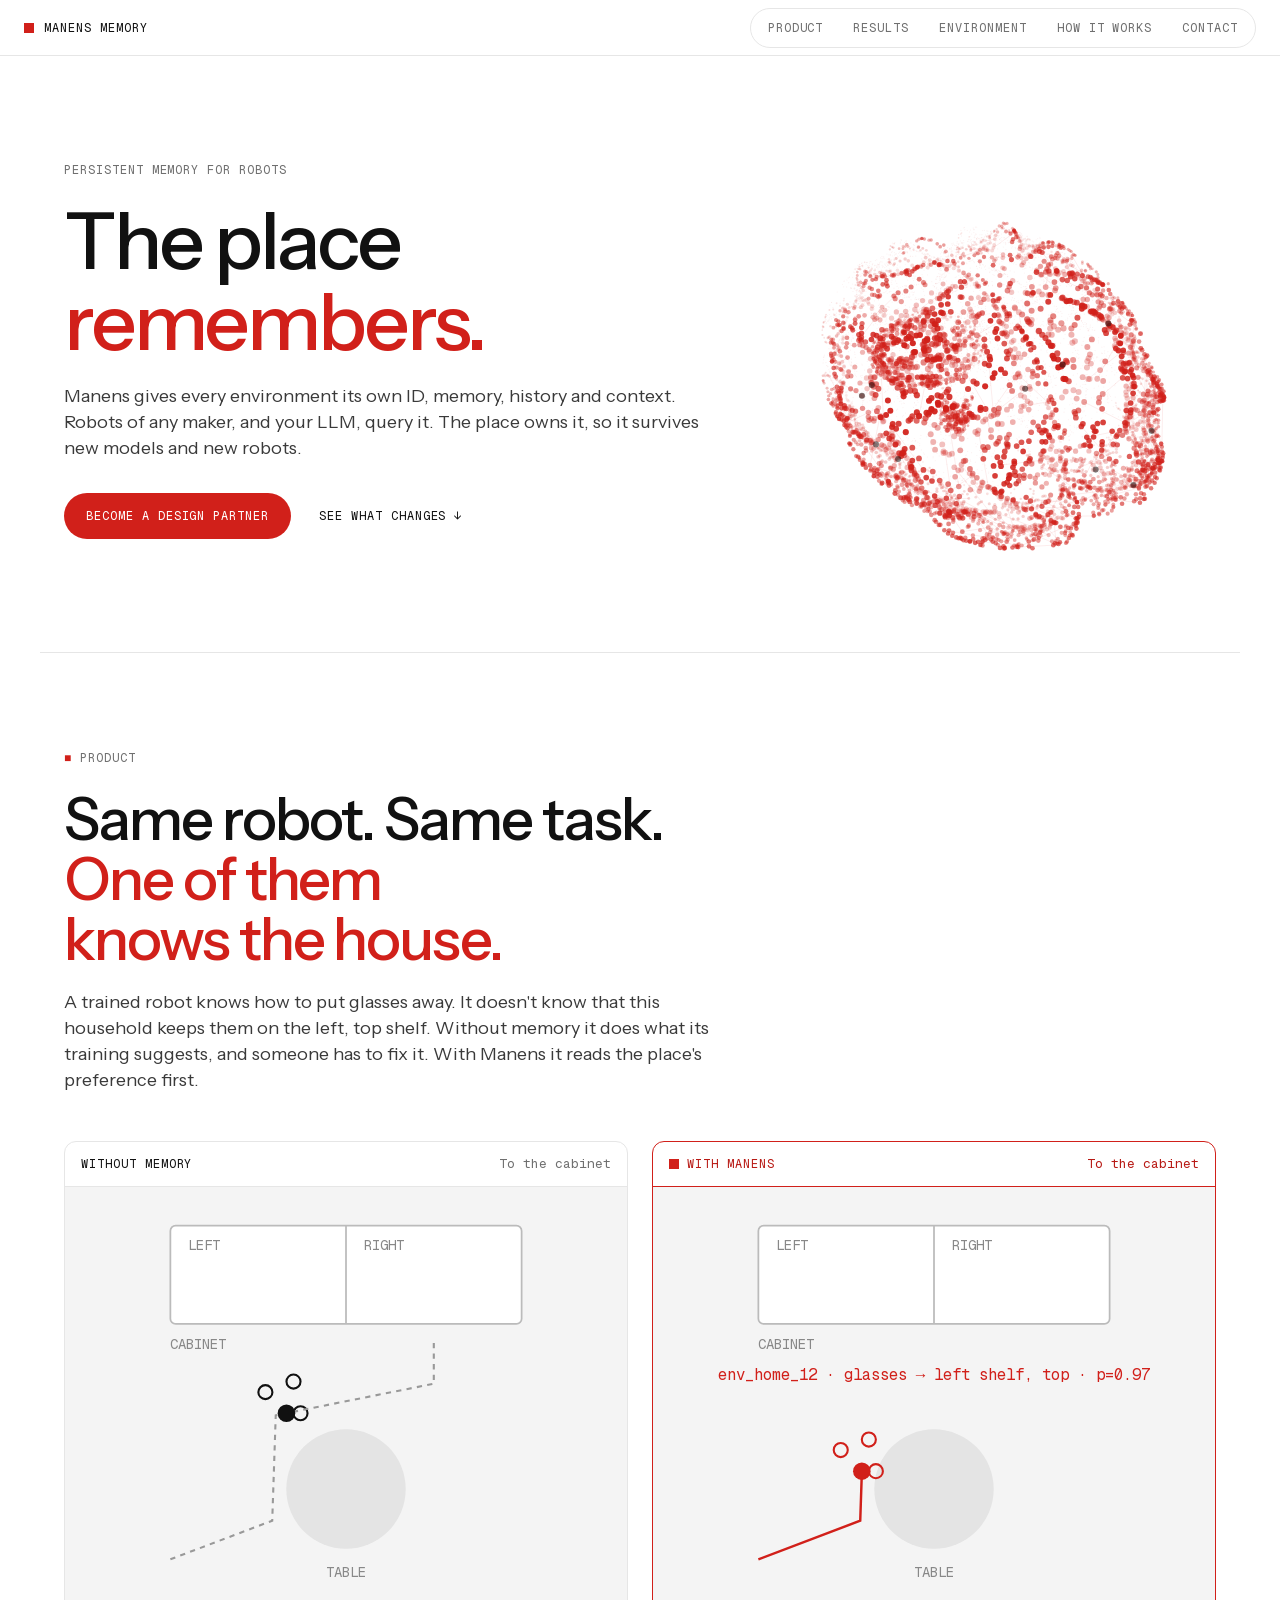
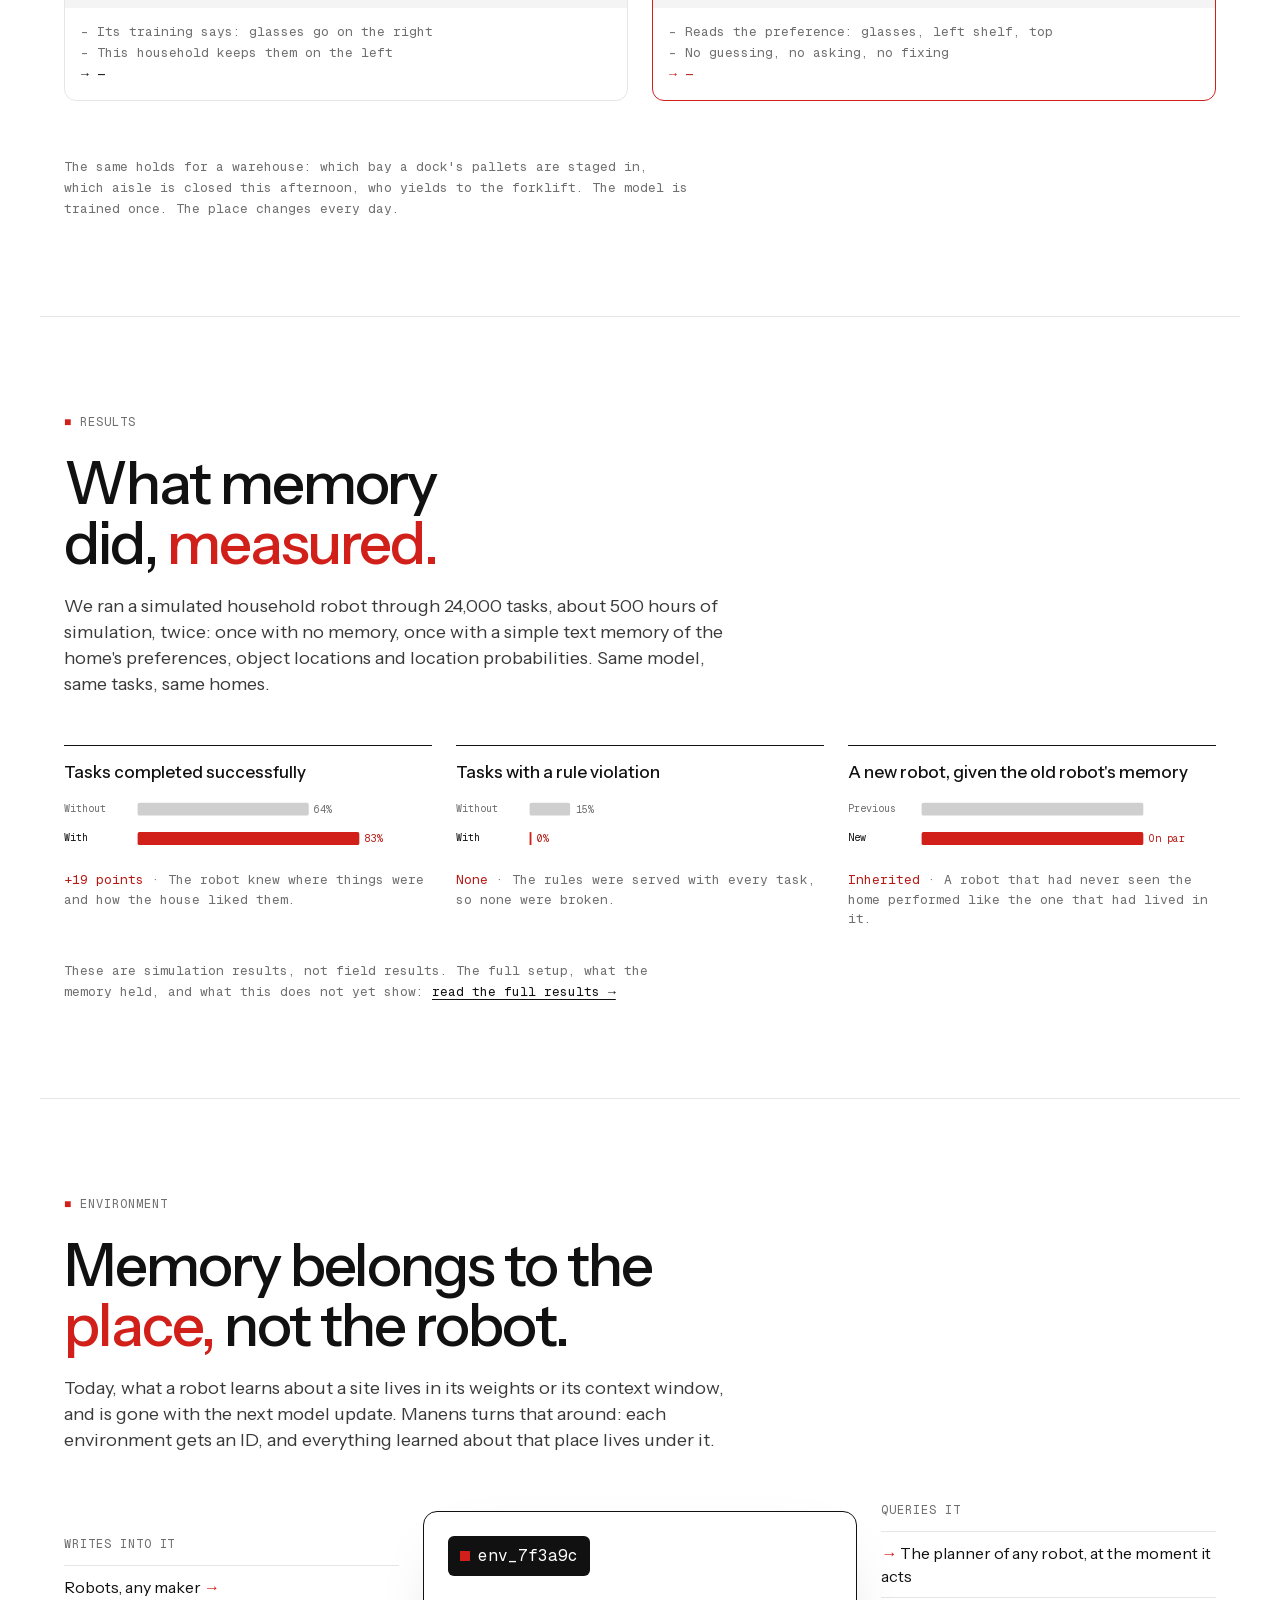
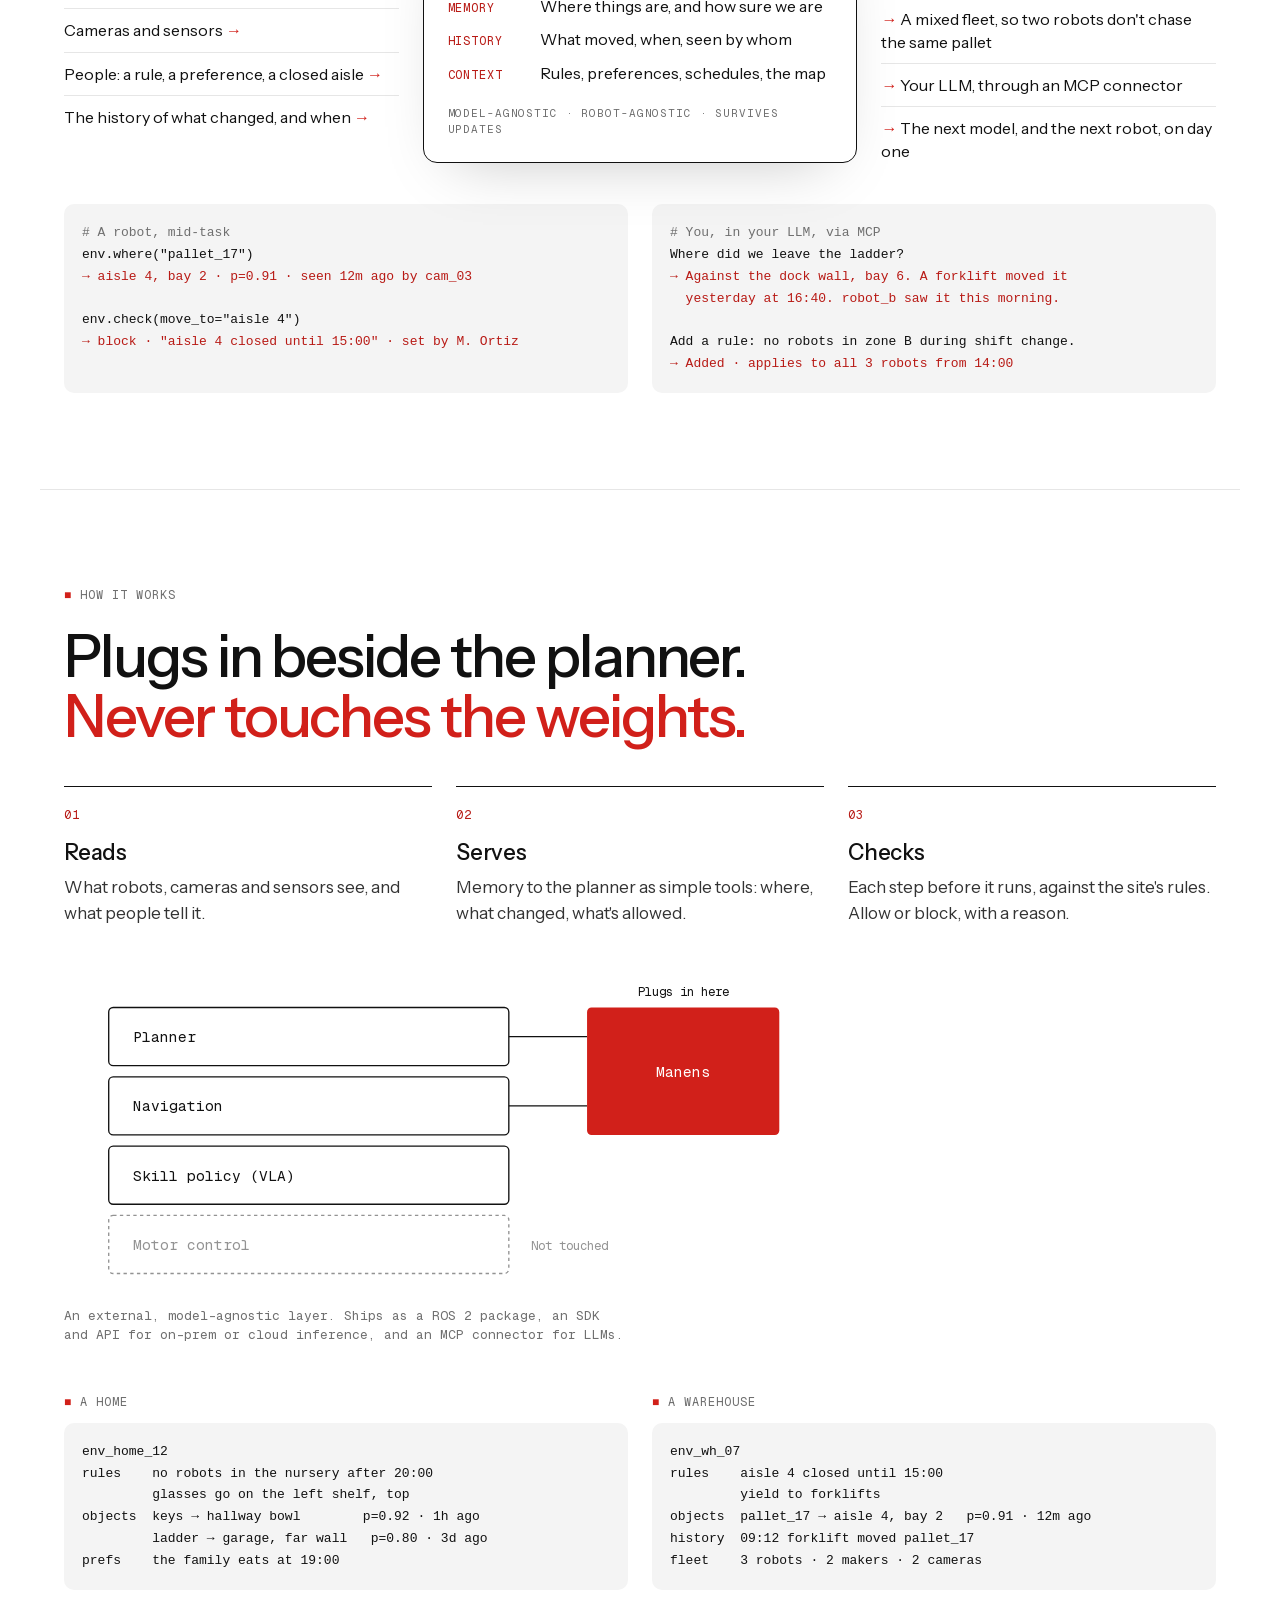
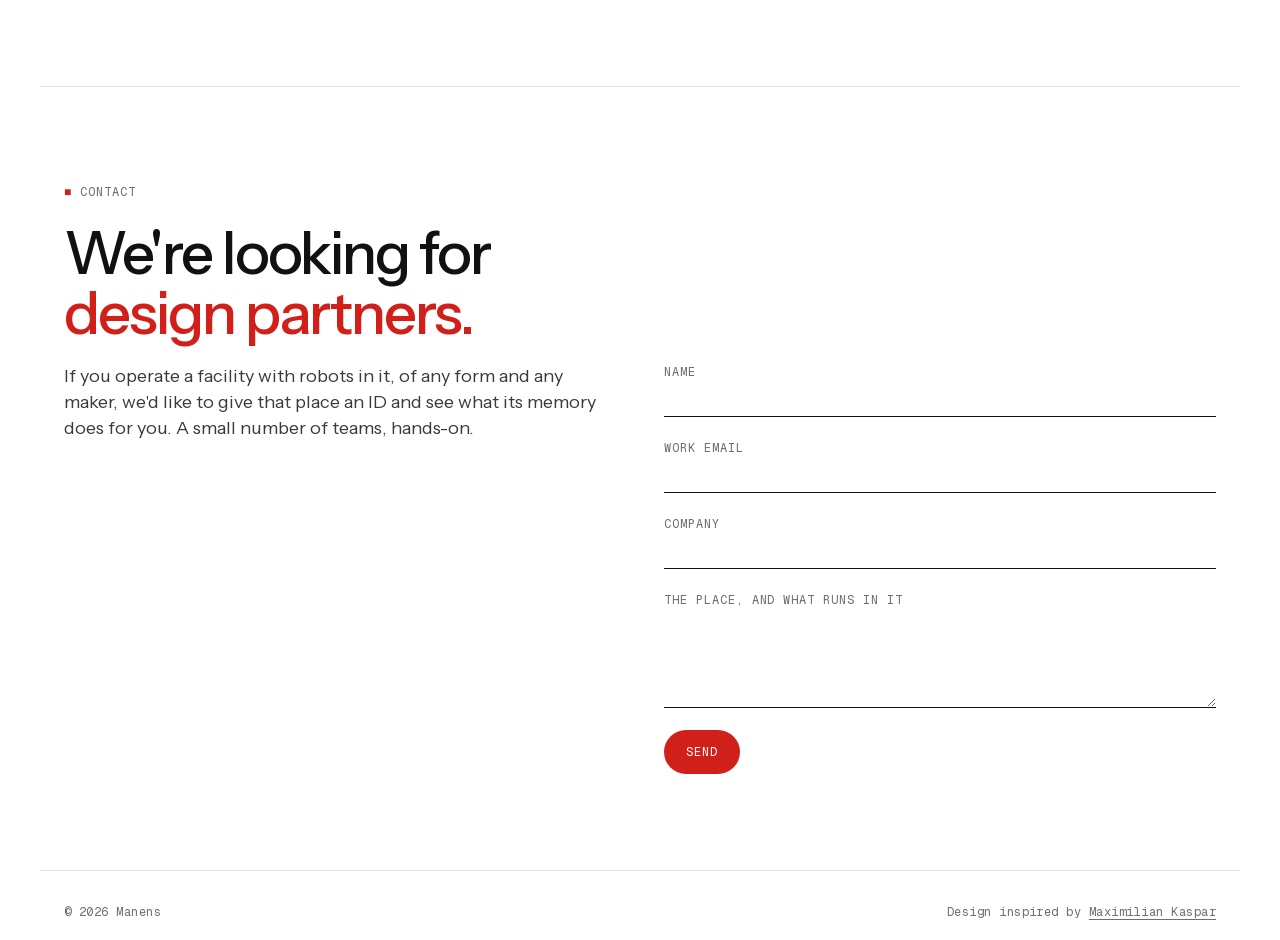
==== commit 4e6723d1: "Sentence case and a sleeker type treatment Drop the all-lowercase styling: headlines, body and label" ====
--- a/index.html
+++ b/index.html
@@ -7,14 +7,14 @@
 <meta name="referrer" content="strict-origin-when-cross-origin">
 <meta name="robots" content="index, follow">
 
-<title>manens – the place remembers</title>
+<title>Manens – The place remembers</title>
 <meta name="description" content="Manens gives every environment its own ID, memory, history and context. Robots of any maker and your LLM query it. The place owns it, so it survives new models and new robots.">
 <meta name="theme-color" content="#ffffff">
 <meta name="color-scheme" content="light">
 
 <meta property="og:type" content="website">
 <meta property="og:site_name" content="Manens">
-<meta property="og:title" content="manens – the place remembers">
+<meta property="og:title" content="Manens – The place remembers">
 <meta property="og:description" content="A persistent, model-agnostic memory layer owned by the environment, not the robot. Queryable by robots and LLMs.">
 
 <link rel="icon" href="favicon.svg" type="image/svg+xml">
@@ -24,19 +24,19 @@
 </head>
 <body>
 
-<a class="skip-link" href="#main">skip to content</a>
+<a class="skip-link" href="#main">Skip to content</a>
 
 <header class="nav">
   <a class="wordmark" href="#top">
     <span class="blink" aria-hidden="true"></span>
-    <span>manens memory</span>
+    <span>Manens Memory</span>
   </a>
-  <nav class="tabs" aria-label="sections">
-    <a href="#product" data-tab="product">product</a>
-    <a href="#results" data-tab="results">results</a>
-    <a href="#environment" data-tab="environment">env<span class="tab-long">ironment</span></a>
-    <a href="#how" data-tab="how">how<span class="tab-long"> it works</span></a>
-    <a href="#contact" data-tab="contact">contact</a>
+  <nav class="tabs" aria-label="Sections">
+    <a href="#product" data-tab="product">Product</a>
+    <a href="#results" data-tab="results">Results</a>
+    <a href="#environment" data-tab="environment">Env<span class="tab-long">ironment</span></a>
+    <a href="#how" data-tab="how">How<span class="tab-long"> it works</span></a>
+    <a href="#contact" data-tab="contact">Contact</a>
   </nav>
 </header>
 
@@ -45,12 +45,12 @@
   <!-- ───────── hero ───────── -->
   <section class="hero" id="top">
     <div class="hero-copy">
-      <p class="eyebrow">persistent memory for robots</p>
-      <h1 class="display">the place <em>remembers.</em></h1>
-      <p class="lede">manens gives every environment its own id, memory, history and context. robots of any maker, and your llm, query it. the place owns it, so it survives new models and new robots.</p>
+      <p class="eyebrow">Persistent memory for robots</p>
+      <h1 class="display">The place <em>remembers.</em></h1>
+      <p class="lede">Manens gives every environment its own ID, memory, history and context. Robots of any maker, and your LLM, query it. The place owns it, so it survives new models and new robots.</p>
       <div class="actions">
-        <a class="btn" href="#contact">become a design partner</a>
-        <a class="link" href="#product">see what changes ↓</a>
+        <a class="btn" href="#contact">Become a design partner</a>
+        <a class="link" href="#product">See what changes ↓</a>
       </div>
     </div>
 
@@ -61,27 +61,27 @@
 
   <!-- ───────── product: with vs without ───────── -->
   <section class="section" id="product">
-    <p class="label">product</p>
-    <h2 class="display">same robot. same task. <em class="line">one of them knows the house.</em></h2>
-    <p class="lede">a trained robot knows how to put glasses away. it doesn't know that this household keeps them on the left, top shelf. without memory it does what its training suggests, and someone has to fix it. with manens it reads the place's preference first.</p>
+    <p class="label">Product</p>
+    <h2 class="display">Same robot. Same task. <em class="line">One of them knows the house.</em></h2>
+    <p class="lede">A trained robot knows how to put glasses away. It doesn't know that this household keeps them on the left, top shelf. Without memory it does what its training suggests, and someone has to fix it. With Manens it reads the place's preference first.</p>
 
     <div class="compare" data-compare>
       <figure class="panel panel-without">
         <figcaption class="panel-head">
-          <span>without memory</span>
-          <span class="status" data-status="without">idle</span>
+          <span>Without memory</span>
+          <span class="status" data-status="without">Idle</span>
         </figcaption>
-        <svg viewBox="0 0 320 240" class="floor" role="img" aria-label="robot puts the glasses on the wrong shelf; a person moves them">
+        <svg viewBox="0 0 320 240" class="floor" role="img" aria-label="The robot puts the glasses on the wrong shelf; a person moves them">
           <rect width="320" height="240" fill="#f4f4f4"/>
           <!-- cabinet -->
-          <rect x="60" y="22" width="200" height="56" fill="#fff" stroke="#bbb"/>
+          <rect x="60" y="22" width="200" height="56" rx="3" fill="#fff" stroke="#bbb"/>
           <path d="M160 22v56" stroke="#bbb"/>
-          <text x="70" y="36" font-family="Geist Mono, monospace" font-size="8" fill="#888">left</text>
-          <text x="170" y="36" font-family="Geist Mono, monospace" font-size="8" fill="#888">right</text>
-          <text x="60" y="92" font-family="Geist Mono, monospace" font-size="8" fill="#888">cabinet</text>
+          <text x="70" y="36" font-family="Geist Mono, monospace" font-size="8" fill="#888">LEFT</text>
+          <text x="170" y="36" font-family="Geist Mono, monospace" font-size="8" fill="#888">RIGHT</text>
+          <text x="60" y="92" font-family="Geist Mono, monospace" font-size="8" fill="#888">CABINET</text>
           <!-- table -->
           <circle cx="160" cy="172" r="34" fill="#e4e4e4"/>
-          <text x="160" y="222" text-anchor="middle" font-family="Geist Mono, monospace" font-size="8" fill="#888">table</text>
+          <text x="160" y="222" text-anchor="middle" font-family="Geist Mono, monospace" font-size="8" fill="#888">TABLE</text>
           <!-- glasses -->
           <g data-glasses fill="none" stroke="#111" stroke-width="1.2">
             <circle cx="150" cy="166" r="4"/><circle cx="166" cy="160" r="4"/><circle cx="170" cy="178" r="4"/>
@@ -90,30 +90,30 @@
           <circle data-bot r="5" cx="60" cy="212" fill="#111"/>
           <g data-flag opacity="0">
             <path d="M203 48l14 14M217 48l-14 14" stroke="#111" stroke-width="1.6"/>
-            <text x="160" y="110" text-anchor="middle" font-family="Geist Mono, monospace" font-size="9" fill="#111">a person moves them to the left. again.</text>
+            <text x="160" y="110" text-anchor="middle" font-family="Geist Mono, monospace" font-size="9" fill="#111">A person moves them to the left. Again.</text>
           </g>
         </svg>
         <ul class="panel-notes">
-          <li>its training says: glasses go on the right</li>
-          <li>this household keeps them on the left</li>
+          <li>Its training says: glasses go on the right</li>
+          <li>This household keeps them on the left</li>
           <li data-result="without">—</li>
         </ul>
       </figure>
 
       <figure class="panel panel-with">
         <figcaption class="panel-head">
-          <span><span class="blink" aria-hidden="true"></span>with manens</span>
-          <span class="status" data-status="with">idle</span>
+          <span><span class="blink" aria-hidden="true"></span>With Manens</span>
+          <span class="status" data-status="with">Idle</span>
         </figcaption>
-        <svg viewBox="0 0 320 240" class="floor" role="img" aria-label="robot reads the household preference and puts the glasses on the left shelf">
+        <svg viewBox="0 0 320 240" class="floor" role="img" aria-label="The robot reads the household preference and puts the glasses on the left shelf">
           <rect width="320" height="240" fill="#f4f4f4"/>
-          <rect x="60" y="22" width="200" height="56" fill="#fff" stroke="#bbb"/>
+          <rect x="60" y="22" width="200" height="56" rx="3" fill="#fff" stroke="#bbb"/>
           <path d="M160 22v56" stroke="#bbb"/>
-          <text x="70" y="36" font-family="Geist Mono, monospace" font-size="8" fill="#888">left</text>
-          <text x="170" y="36" font-family="Geist Mono, monospace" font-size="8" fill="#888">right</text>
-          <text x="60" y="92" font-family="Geist Mono, monospace" font-size="8" fill="#888">cabinet</text>
+          <text x="70" y="36" font-family="Geist Mono, monospace" font-size="8" fill="#888">LEFT</text>
+          <text x="170" y="36" font-family="Geist Mono, monospace" font-size="8" fill="#888">RIGHT</text>
+          <text x="60" y="92" font-family="Geist Mono, monospace" font-size="8" fill="#888">CABINET</text>
           <circle cx="160" cy="172" r="34" fill="#e4e4e4"/>
-          <text x="160" y="222" text-anchor="middle" font-family="Geist Mono, monospace" font-size="8" fill="#888">table</text>
+          <text x="160" y="222" text-anchor="middle" font-family="Geist Mono, monospace" font-size="8" fill="#888">TABLE</text>
           <g data-glasses fill="none" stroke="#d1201a" stroke-width="1.2">
             <circle cx="150" cy="166" r="4"/><circle cx="166" cy="160" r="4"/><circle cx="170" cy="178" r="4"/>
           </g>
@@ -122,152 +122,152 @@
           <text data-flag x="160" y="110" text-anchor="middle" font-family="Geist Mono, monospace" font-size="9" fill="#d1201a" opacity="0">env_home_12 · glasses → left shelf, top · p=0.97</text>
         </svg>
         <ul class="panel-notes">
-          <li>reads the preference: glasses, left shelf, top</li>
-          <li>no guessing, no asking, no fixing</li>
+          <li>Reads the preference: glasses, left shelf, top</li>
+          <li>No guessing, no asking, no fixing</li>
           <li data-result="with">—</li>
         </ul>
       </figure>
     </div>
 
-    <p class="compare-note">the same holds for a warehouse: which bay a dock's pallets are staged in, which aisle is closed this afternoon, who yields to the forklift. the model is trained once. the place changes every day.</p>
+    <p class="compare-note">The same holds for a warehouse: which bay a dock's pallets are staged in, which aisle is closed this afternoon, who yields to the forklift. The model is trained once. The place changes every day.</p>
   </section>
 
   <!-- ───────── results ───────── -->
   <section class="section" id="results">
-    <p class="label">results</p>
-    <h2 class="display">what memory did, <em>measured.</em></h2>
-    <p class="lede">we ran a simulated household robot through 24,000 tasks, about 500 hours of simulation, twice: once with no memory, once with a simple text memory of the home's preferences, object locations and location probabilities. same model, same tasks, same homes.</p>
+    <p class="label">Results</p>
+    <h2 class="display">What memory did, <em>measured.</em></h2>
+    <p class="lede">We ran a simulated household robot through 24,000 tasks, about 500 hours of simulation, twice: once with no memory, once with a simple text memory of the home's preferences, object locations and location probabilities. Same model, same tasks, same homes.</p>
 
     <div class="results">
       <div class="result">
-        <p class="result-title">tasks completed successfully</p>
+        <p class="result-title">Tasks completed successfully</p>
         <svg viewBox="0 0 400 64" class="bars" role="img" aria-label="64 percent without memory, 83 percent with memory">
-          <text x="0" y="14" font-family="Geist Mono, monospace" font-size="11" fill="#6f6f6f">without</text>
-          <rect x="80" y="4" width="186" height="14" fill="#cfcfcf"/>
+          <text x="0" y="14" font-family="Geist Mono, monospace" font-size="11" fill="#6f6f6f">Without</text>
+          <rect x="80" y="4" width="186" height="14" rx="2" fill="#cfcfcf"/>
           <text x="272" y="15" font-family="Geist Mono, monospace" font-size="11" fill="#6f6f6f">64%</text>
-          <text x="0" y="46" font-family="Geist Mono, monospace" font-size="11" fill="#111">with</text>
-          <rect x="80" y="36" width="241" height="14" fill="#d1201a"/>
+          <text x="0" y="46" font-family="Geist Mono, monospace" font-size="11" fill="#111">With</text>
+          <rect x="80" y="36" width="241" height="14" rx="2" fill="#d1201a"/>
           <text x="327" y="47" font-family="Geist Mono, monospace" font-size="11" fill="#b81a15">83%</text>
         </svg>
-        <p class="result-delta"><em>+19 points</em> · the robot knew where things were and how the house liked them</p>
+        <p class="result-delta"><em>+19 points</em> · The robot knew where things were and how the house liked them.</p>
       </div>
 
       <div class="result">
-        <p class="result-title">tasks with a rule violation</p>
+        <p class="result-title">Tasks with a rule violation</p>
         <svg viewBox="0 0 400 64" class="bars" role="img" aria-label="15 percent without memory, 0 percent with memory">
-          <text x="0" y="14" font-family="Geist Mono, monospace" font-size="11" fill="#6f6f6f">without</text>
-          <rect x="80" y="4" width="44" height="14" fill="#cfcfcf"/>
+          <text x="0" y="14" font-family="Geist Mono, monospace" font-size="11" fill="#6f6f6f">Without</text>
+          <rect x="80" y="4" width="44" height="14" rx="2" fill="#cfcfcf"/>
           <text x="130" y="15" font-family="Geist Mono, monospace" font-size="11" fill="#6f6f6f">15%</text>
-          <text x="0" y="46" font-family="Geist Mono, monospace" font-size="11" fill="#111">with</text>
+          <text x="0" y="46" font-family="Geist Mono, monospace" font-size="11" fill="#111">With</text>
           <rect x="80" y="36" width="2" height="14" fill="#d1201a"/>
           <text x="88" y="47" font-family="Geist Mono, monospace" font-size="11" fill="#b81a15">0%</text>
         </svg>
-        <p class="result-delta"><em>none</em> · the rules were served with every task, so none were broken</p>
+        <p class="result-delta"><em>None</em> · The rules were served with every task, so none were broken.</p>
       </div>
 
       <div class="result">
-        <p class="result-title">a new robot, given the old robot's memory</p>
-        <svg viewBox="0 0 400 64" class="bars" role="img" aria-label="the new robot performed on par with the previous one">
-          <text x="0" y="14" font-family="Geist Mono, monospace" font-size="11" fill="#6f6f6f">previous</text>
-          <rect x="80" y="4" width="241" height="14" fill="#cfcfcf"/>
-          <text x="0" y="46" font-family="Geist Mono, monospace" font-size="11" fill="#111">new</text>
-          <rect x="80" y="36" width="241" height="14" fill="#d1201a"/>
-          <text x="327" y="47" font-family="Geist Mono, monospace" font-size="11" fill="#b81a15">on par</text>
-        </svg>
-        <p class="result-delta"><em>inherited</em> · a robot that had never seen the home performed like the one that had lived in it</p>
-      </div>
-    </div>
-
-    <p class="results-foot">these are simulation results, not field results. the full setup, what the memory held, and what this does not yet show: <a href="results/">read the full results →</a></p>
+        <p class="result-title">A new robot, given the old robot's memory</p>
+        <svg viewBox="0 0 400 64" class="bars" role="img" aria-label="The new robot performed on par with the previous one">
+          <text x="0" y="14" font-family="Geist Mono, monospace" font-size="11" fill="#6f6f6f">Previous</text>
+          <rect x="80" y="4" width="241" height="14" rx="2" fill="#cfcfcf"/>
+          <text x="0" y="46" font-family="Geist Mono, monospace" font-size="11" fill="#111">New</text>
+          <rect x="80" y="36" width="241" height="14" rx="2" fill="#d1201a"/>
+          <text x="327" y="47" font-family="Geist Mono, monospace" font-size="11" fill="#b81a15">On par</text>
+        </svg>
+        <p class="result-delta"><em>Inherited</em> · A robot that had never seen the home performed like the one that had lived in it.</p>
+      </div>
+    </div>
+
+    <p class="results-foot">These are simulation results, not field results. The full setup, what the memory held, and what this does not yet show: <a href="results/">read the full results →</a></p>
   </section>
 
   <!-- ───────── environment ───────── -->
   <section class="section" id="environment">
-    <p class="label">environment</p>
-    <h2 class="display">memory belongs to the <em>place,</em> not the robot.</h2>
-    <p class="lede">today what a robot learns about a site lives in its weights or its context window, and is gone with the next model update. manens turns that around: each environment gets an id, and everything learned about that place lives under it.</p>
+    <p class="label">Environment</p>
+    <h2 class="display">Memory belongs to the <em>place,</em> not the robot.</h2>
+    <p class="lede">Today, what a robot learns about a site lives in its weights or its context window, and is gone with the next model update. Manens turns that around: each environment gets an ID, and everything learned about that place lives under it.</p>
 
     <div class="env">
       <div class="env-col env-writes">
-        <p class="env-head">writes into it</p>
+        <p class="env-head">Writes into it</p>
         <ul>
-          <li>robots, any maker</li>
-          <li>cameras and sensors</li>
-          <li>people: a rule, a preference, a closed aisle</li>
-          <li>the history of what changed, and when</li>
+          <li>Robots, any maker</li>
+          <li>Cameras and sensors</li>
+          <li>People: a rule, a preference, a closed aisle</li>
+          <li>The history of what changed, and when</li>
         </ul>
       </div>
 
       <div class="env-card">
         <p class="env-id"><span class="blink" aria-hidden="true"></span>env_7f3a9c</p>
         <dl class="env-fields">
-          <div><dt>memory</dt><dd>where things are, and how sure we are</dd></div>
-          <div><dt>history</dt><dd>what moved, when, seen by whom</dd></div>
-          <div><dt>context</dt><dd>rules, preferences, schedules, the map</dd></div>
+          <div><dt>Memory</dt><dd>Where things are, and how sure we are</dd></div>
+          <div><dt>History</dt><dd>What moved, when, seen by whom</dd></div>
+          <div><dt>Context</dt><dd>Rules, preferences, schedules, the map</dd></div>
         </dl>
-        <p class="env-foot">model-agnostic · robot-agnostic · survives updates</p>
+        <p class="env-foot">Model-agnostic · Robot-agnostic · Survives updates</p>
       </div>
 
       <div class="env-col env-reads">
-        <p class="env-head">queries it</p>
+        <p class="env-head">Queries it</p>
         <ul>
-          <li>the planner of any robot, at the moment it acts</li>
-          <li>a mixed fleet, so two robots don't chase the same pallet</li>
-          <li>your llm, through an mcp connector</li>
-          <li>the next model, and the next robot, on day one</li>
+          <li>The planner of any robot, at the moment it acts</li>
+          <li>A mixed fleet, so two robots don't chase the same pallet</li>
+          <li>Your LLM, through an MCP connector</li>
+          <li>The next model, and the next robot, on day one</li>
         </ul>
       </div>
     </div>
 
     <div class="queries">
-      <pre class="q"><code><span class="c"># a robot, mid-task</span>
+      <pre class="q"><code><span class="c"># A robot, mid-task</span>
 env.where("pallet_17")
 <span class="r">→ aisle 4, bay 2 · p=0.91 · seen 12m ago by cam_03</span>
 
 env.check(move_to="aisle 4")
-<span class="r">→ block · "aisle 4 closed until 15:00" · set by m. ortiz</span></code></pre>
-      <pre class="q"><code><span class="c"># you, in your llm, via mcp</span>
-where did we leave the ladder?
-<span class="r">→ against the dock wall, bay 6. a forklift moved it
+<span class="r">→ block · "aisle 4 closed until 15:00" · set by M. Ortiz</span></code></pre>
+      <pre class="q"><code><span class="c"># You, in your LLM, via MCP</span>
+Where did we leave the ladder?
+<span class="r">→ Against the dock wall, bay 6. A forklift moved it
   yesterday at 16:40. robot_b saw it this morning.</span>
 
-add a rule: no robots in zone b during shift change.
-<span class="r">→ added · applies to all 3 robots from 14:00</span></code></pre>
+Add a rule: no robots in zone B during shift change.
+<span class="r">→ Added · applies to all 3 robots from 14:00</span></code></pre>
     </div>
   </section>
 
   <!-- ───────── how it works ───────── -->
   <section class="section" id="how">
-    <p class="label">how it works</p>
-    <h2 class="display">plugs in beside the planner. <em>never touches the weights.</em></h2>
+    <p class="label">How it works</p>
+    <h2 class="display">Plugs in beside the planner. <em>Never touches the weights.</em></h2>
 
     <ol class="steps">
-      <li><span class="n">01</span><h3>reads</h3><p>what robots, cameras and sensors see, and what people tell it.</p></li>
-      <li><span class="n">02</span><h3>serves</h3><p>memory to the planner as simple tools: where, what changed, what's allowed.</p></li>
-      <li><span class="n">03</span><h3>checks</h3><p>each step before it runs, against the site's rules. allow or block, with a reason.</p></li>
+      <li><span class="n">01</span><h3>Reads</h3><p>What robots, cameras and sensors see, and what people tell it.</p></li>
+      <li><span class="n">02</span><h3>Serves</h3><p>Memory to the planner as simple tools: where, what changed, what's allowed.</p></li>
+      <li><span class="n">03</span><h3>Checks</h3><p>Each step before it runs, against the site's rules. Allow or block, with a reason.</p></li>
     </ol>
 
     <figure class="stack">
-      <svg viewBox="0 0 680 284" role="img" aria-label="where manens sits in the robot stack">
+      <svg viewBox="0 0 680 284" role="img" aria-label="Where Manens sits in the robot stack">
         <g fill="none" stroke="#111" stroke-width="1.2">
-          <rect x="40" y="30" width="358" height="52"/><rect x="40" y="92" width="358" height="52"/><rect x="40" y="154" width="358" height="52"/>
-          <rect x="40" y="216" width="358" height="52" stroke-dasharray="3 3" opacity=".45"/>
+          <rect x="40" y="30" width="358" height="52" rx="4"/><rect x="40" y="92" width="358" height="52" rx="4"/><rect x="40" y="154" width="358" height="52" rx="4"/>
+          <rect x="40" y="216" width="358" height="52" rx="4" stroke-dasharray="3 3" opacity=".45"/>
           <path d="M398 56h70M398 118h70"/>
         </g>
-        <rect x="468" y="30" width="172" height="114" fill="#d1201a"/>
+        <rect x="468" y="30" width="172" height="114" rx="4" fill="#d1201a"/>
         <g font-family="Geist Mono, monospace" font-size="13" fill="#111">
-          <text x="62" y="61">planner</text><text x="62" y="123">navigation</text><text x="62" y="185">skill policy (vla)</text><text x="62" y="247" opacity=".45">motor control</text>
-          <text x="418" y="247" opacity=".45" font-size="11">not touched</text>
-          <text x="554" y="92" text-anchor="middle" fill="#fff">manens</text>
-          <text x="554" y="20" text-anchor="middle" font-size="11">plugs in here</text>
+          <text x="62" y="61">Planner</text><text x="62" y="123">Navigation</text><text x="62" y="185">Skill policy (VLA)</text><text x="62" y="247" opacity=".45">Motor control</text>
+          <text x="418" y="247" opacity=".45" font-size="11">Not touched</text>
+          <text x="554" y="92" text-anchor="middle" fill="#fff">Manens</text>
+          <text x="554" y="20" text-anchor="middle" font-size="11">Plugs in here</text>
         </g>
       </svg>
-      <figcaption>an external, model-agnostic layer. ships as a ros 2 package, an sdk and api for on-prem or cloud inference, and an mcp connector for llms.</figcaption>
+      <figcaption>An external, model-agnostic layer. Ships as a ROS 2 package, an SDK and API for on-prem or cloud inference, and an MCP connector for LLMs.</figcaption>
     </figure>
 
     <div class="examples">
       <div class="example">
-        <p class="label">a home</p>
+        <p class="label">A home</p>
         <pre><code>env_home_12
 rules    no robots in the nursery after 20:00
          glasses go on the left shelf, top
@@ -276,7 +276,7 @@
 prefs    the family eats at 19:00</code></pre>
       </div>
       <div class="example">
-        <p class="label">a warehouse</p>
+        <p class="label">A warehouse</p>
         <pre><code>env_wh_07
 rules    aisle 4 closed until 15:00
          yield to forklifts
@@ -289,10 +289,10 @@
 
   <!-- ───────── contact ───────── -->
   <section class="section section-contact" id="contact">
-    <p class="label">contact</p>
-    <h2 class="display">we're looking for <em>design partners.</em></h2>
+    <p class="label">Contact</p>
+    <h2 class="display">We're looking for <em>design partners.</em></h2>
     <div class="contact-grid">
-      <p class="lede">if you operate a facility with robots in it, of any form and any maker, we'd like to give that place an id and see what its memory does for you. a small number of teams, hands-on.</p>
+      <p class="lede">If you operate a facility with robots in it, of any form and any maker, we'd like to give that place an ID and see what its memory does for you. A small number of teams, hands-on.</p>
 
       <form class="form" action="https://api.web3forms.com/submit" method="POST">
         <input type="hidden" name="access_key" value="5e829d3a-5028-4300-98e3-d2602bb4ca64">
@@ -301,11 +301,11 @@
         <input type="hidden" name="redirect" value="https://manensmemory.com/contact/thanks/">
         <input type="checkbox" name="botcheck" class="botcheck" tabindex="-1" autocomplete="off">
 
-        <label class="field"><span>name</span><input name="name" type="text" autocomplete="name" required></label>
-        <label class="field"><span>work email</span><input name="email" type="email" autocomplete="email" required></label>
-        <label class="field"><span>company</span><input name="company" type="text" autocomplete="organization"></label>
-        <label class="field"><span>the place, and what runs in it</span><textarea name="message" rows="4" required></textarea></label>
-        <button class="btn" type="submit">send</button>
+        <label class="field"><span>Name</span><input name="name" type="text" autocomplete="name" required></label>
+        <label class="field"><span>Work email</span><input name="email" type="email" autocomplete="email" required></label>
+        <label class="field"><span>Company</span><input name="company" type="text" autocomplete="organization"></label>
+        <label class="field"><span>The place, and what runs in it</span><textarea name="message" rows="4" required></textarea></label>
+        <button class="btn" type="submit">Send</button>
       </form>
     </div>
   </section>
@@ -313,8 +313,8 @@
 </main>
 
 <footer class="footer">
-  <p>© 2026 manens</p>
-  <p>design inspired by <a href="https://www.maximiliankaspar.com/" rel="noopener">maximilian kaspar</a></p>
+  <p>© 2026 Manens</p>
+  <p>Design inspired by <a href="https://www.maximiliankaspar.com/" rel="noopener">Maximilian Kaspar</a></p>
 </footer>
 
 <script src="script.js"></script>
--- a/style.css
+++ b/style.css
@@ -39,6 +39,15 @@
 }
 
 * { box-sizing: border-box; }
+
+/* Small mono labels: tracked caps. */
+.caps,
+.label, .eyebrow, .tabs a, .wordmark, .env-head, .panel-head > span:first-child, .env-foot,
+.steps .n, .held-title, .facts dt, .conditions dt, .env-fields dt, .field span, .btn, .link, .footer, .example .label {
+  text-transform: uppercase;
+  letter-spacing: .08em;
+  font-size: 12px;
+}
 
 html { scroll-behavior: smooth; scroll-padding-top: calc(var(--nav-h) + 16px); }
 @media (prefers-reduced-motion: reduce) {
@@ -79,9 +88,9 @@
   background: rgba(255,255,255,.86);
   backdrop-filter: blur(8px); -webkit-backdrop-filter: blur(8px);
   border-bottom: 1px solid var(--faint);
-  font-family: var(--font-mono); font-size: 14px;
-}
-.wordmark { display: inline-flex; align-items: center; gap: 10px; font-weight: 400; }
+  font-family: var(--font-mono); font-size: 12px;
+}
+.wordmark { display: inline-flex; align-items: center; gap: 10px; font-weight: 400; color: var(--ink); }
 
 .blink {
   display: inline-block; width: 10px; height: 10px;
@@ -90,54 +99,55 @@
 }
 @keyframes blink { to { visibility: hidden; } }
 
-.tabs { display: flex; gap: 4px; }
+.tabs { display: flex; gap: 2px; padding: 3px; border: 1px solid var(--faint); border-radius: 999px; background: rgba(255,255,255,.7); }
 .tabs a {
   position: relative;
-  padding: 6px 12px;
-  border: 1px solid transparent;
+  padding: 7px 14px;
+  border-radius: 999px;
   color: var(--muted);
-  transition: color .2s, border-color .2s;
-}
-.tabs a:hover { color: var(--ink); border-color: var(--faint); }
-.tabs a.active { color: var(--ink); border-color: var(--ink); }
+  transition: color .2s, background .2s;
+}
+.tabs a:hover { color: var(--ink); background: var(--panel); }
+.tabs a.active { color: #fff; background: var(--ink); }
 .tabs a.active::before {
-  content: ''; display: inline-block; width: 7px; height: 7px;
+  content: ''; display: inline-block; width: 6px; height: 6px; border-radius: 50%;
   background: var(--red); margin-right: 8px; vertical-align: 1px;
 }
 
 /* ---------- Type ---------- */
 .label {
-  font-family: var(--font-mono); font-size: 13px;
-  color: var(--muted); margin: 0 0 20px;
+  font-family: var(--font-mono);
+  color: var(--muted); margin: 0 0 22px;
 }
 .label::before { content: '■ '; color: var(--red); }
 
 .display {
   margin: 0 0 20px;
-  font-weight: 400;
+  font-weight: 500;
   font-size: clamp(34px, 4.6vw, 64px);
-  line-height: 1.04;
-  letter-spacing: -0.02em;
+  line-height: 1.02;
+  letter-spacing: -0.035em;
   max-width: 18ch;
   text-wrap: balance;
 }
-h1.display { font-size: clamp(42px, 6.2vw, 92px); max-width: 12ch; }
-
-.lede { font-size: clamp(17px, 1.4vw, 21px); line-height: 1.45; max-width: 56ch; margin: 0 0 32px; color: #333; }
-
-.eyebrow { font-family: var(--font-mono); font-size: 13px; color: var(--muted); margin: 0 0 20px; }
+h1.display { font-size: clamp(42px, 6.2vw, 92px); max-width: 12ch; letter-spacing: -0.04em; }
+
+.lede { font-size: clamp(17px, 1.4vw, 21px); line-height: 1.45; max-width: 56ch; margin: 0 0 32px; color: #3a3a3a; }
+
+.eyebrow { font-family: var(--font-mono); color: var(--muted); margin: 0 0 22px; }
 
 .actions { display: flex; flex-wrap: wrap; gap: 14px 28px; align-items: center; }
 .btn {
   display: inline-block;
   background: var(--red); color: #fff;
-  font-family: var(--font-mono); font-size: 14px;
-  padding: 12px 18px;
-  border: 0; cursor: pointer;
-  transition: background .2s;
-}
-.btn:hover { background: var(--red-ink); }
-.link { font-family: var(--font-mono); font-size: 14px; }
+  font-family: var(--font-mono);
+  padding: 14px 22px;
+  border: 0; border-radius: 999px; cursor: pointer;
+  transition: background .2s, transform .2s, box-shadow .2s;
+}
+.btn:hover { background: var(--red-ink); transform: translateY(-1px); box-shadow: 0 6px 18px rgba(209,32,26,.22); }
+.btn:active { transform: translateY(0); box-shadow: none; }
+.link { font-family: var(--font-mono); color: var(--ink); }
 .link:hover { color: var(--red-ink); }
 
 /* ---------- Layout ---------- */
@@ -167,11 +177,11 @@
   display: grid; grid-template-columns: 1fr 1fr; gap: 24px;
   margin: 48px 0 56px;
 }
-.panel { margin: 0; border: 1px solid var(--faint); }
+.panel { margin: 0; border: 1px solid var(--faint); border-radius: 12px; overflow: hidden; background: var(--bg); }
 .panel-with { border-color: var(--red); }
 .panel-head {
   display: flex; justify-content: space-between; align-items: center;
-  padding: 12px 14px;
+  padding: 12px 16px;
   font-family: var(--font-mono); font-size: 13px;
   border-bottom: 1px solid var(--faint);
 }
@@ -181,12 +191,13 @@
 .panel-with .status { color: var(--red-ink); }
 .floor { display: block; width: 100%; height: auto; }
 .panel-notes {
-  list-style: none; margin: 0; padding: 14px;
+  list-style: none; margin: 0; padding: 14px 16px 16px;
   font-family: var(--font-mono); font-size: 13px; line-height: 1.6;
   color: var(--muted);
 }
 .panel-notes li::before { content: '– '; }
 .panel-notes li[data-result] { color: var(--ink); }
+.panel-notes li[data-result]::before { content: '→ '; }
 .panel-with .panel-notes li[data-result] { color: var(--red-ink); }
 
 
@@ -198,7 +209,7 @@
   margin: 48px 0 32px;
 }
 .result { border-top: 1px solid var(--ink); padding-top: 14px; }
-.result-title { margin: 0 0 14px; font-size: 17px; }
+.result-title { margin: 0 0 14px; font-size: 17px; font-weight: 500; }
 .bars { display: block; width: 100%; height: auto; }
 .result-delta { margin: 12px 0 0; font-family: var(--font-mono); font-size: 13px; color: var(--muted); line-height: 1.5; }
 .result-delta em { color: var(--red-ink); }
@@ -211,7 +222,7 @@
   display: grid; grid-template-columns: 1fr 1.3fr 1fr; gap: 24px; align-items: center;
   margin: 48px 0 32px;
 }
-.env-head { font-family: var(--font-mono); font-size: 13px; color: var(--muted); margin: 0 0 12px; }
+.env-head { font-family: var(--font-mono); color: var(--muted); margin: 0 0 12px; }
 .env-col ul { list-style: none; margin: 0; padding: 0; font-size: 16px; line-height: 1.4; }
 .env-col li { padding: 10px 0; border-top: 1px solid var(--faint); }
 .env-writes li::after { content: ' →'; color: var(--red); }
@@ -220,25 +231,28 @@
 .env-card {
   position: relative; overflow: hidden;
   border: 1px solid var(--ink);
-  padding: 22px;
+  border-radius: 14px;
+  padding: 24px;
   background: var(--bg);
+  box-shadow: 0 24px 60px -30px rgba(0,0,0,.25);
 }
 .env-id {
   display: inline-flex; align-items: center; gap: 8px;
   font-family: var(--font-mono); font-size: 16px;
-  background: var(--ink); color: #fff; padding: 8px 12px;
+  background: var(--ink); color: #fff; padding: 8px 12px; border-radius: 6px;
   margin: 0 0 20px;
 }
 .env-fields { margin: 0; display: grid; gap: 12px; }
 .env-fields div { display: grid; grid-template-columns: 80px 1fr; gap: 12px; align-items: baseline; }
-.env-fields dt { font-family: var(--font-mono); font-size: 13px; color: var(--red-ink); margin: 0; }
+.env-fields dt { font-family: var(--font-mono); color: var(--red-ink); margin: 0; }
 .env-fields dd { margin: 0; font-size: 16px; line-height: 1.35; }
-.env-foot { margin: 20px 0 0; font-family: var(--font-mono); font-size: 12px; color: var(--muted); }
+.env-foot { margin: 20px 0 0; font-family: var(--font-mono); color: var(--muted); font-size: 11px; }
 
 .queries { display: grid; grid-template-columns: 1fr 1fr; gap: 24px; }
 .q, .example pre {
   margin: 0; padding: 18px;
   background: var(--panel);
+  border-radius: 10px;
   font-family: var(--font-mono); font-size: 13px; line-height: 1.6;
   overflow-x: auto;
 }
@@ -251,8 +265,8 @@
   display: grid; grid-template-columns: repeat(3, 1fr); gap: 24px;
 }
 .steps li { border-top: 1px solid var(--ink); padding-top: 14px; }
-.steps .n { font-family: var(--font-mono); font-size: 13px; color: var(--red-ink); }
-.steps h3 { margin: 10px 0 6px; font-size: 22px; font-weight: 400; }
+.steps .n { font-family: var(--font-mono); color: var(--red-ink); }
+.steps h3 { margin: 10px 0 6px; font-size: 22px; font-weight: 500; letter-spacing: -0.01em; }
 .steps p { margin: 0; color: #333; }
 
 .stack { margin: 0 0 48px; max-width: 760px; }
@@ -266,7 +280,7 @@
 .contact-grid { display: grid; grid-template-columns: 1fr 1fr; gap: 48px; }
 .form { display: grid; gap: 22px; font-family: var(--font-mono); font-size: 14px; }
 .field { display: grid; gap: 6px; }
-.field span { color: var(--muted); font-size: 13px; }
+.field span { color: var(--muted); }
 .field input, .field textarea {
   all: unset; display: block; width: 100%;
   border-bottom: 1px solid var(--ink);
@@ -282,9 +296,9 @@
   padding-top: 32px; padding-bottom: 32px;
   border-top: 1px solid var(--faint);
   display: flex; justify-content: space-between; flex-wrap: wrap; gap: 8px 24px;
-  font-family: var(--font-mono); font-size: 12px; color: var(--muted);
-}
-.footer p { margin: 0; }
+  font-family: var(--font-mono); color: var(--muted);
+}
+.footer p { margin: 0; letter-spacing: .04em; text-transform: none; font-size: 12px; }
 
 /* Grid items with mono blocks inside must be allowed to shrink below their longest line. */
 .panel, .env-col, .env-card, .example, .result, .steps li, .hero-copy, .brain { min-width: 0; }
@@ -302,38 +316,38 @@
   :root { --gutter: 16px; }
   .nav { font-size: 12px; }
   .wordmark span:not(.blink) { display: none; }
-  .tabs { gap: 0; }
-  .tabs a { padding: 6px 8px; }
+  .tabs { gap: 0; padding: 2px; }
+  .tabs a { padding: 6px 10px; font-size: 11px; letter-spacing: .06em; }
   .tabs a.active::before { display: none; }
   .tab-long { display: none; }
 }
 
 /* ---------- Results page ---------- */
 .page .section-first { padding-top: calc(var(--nav-h) + 64px); border-top: 0; }
-.display-sm { margin: 0 0 20px; font-weight: 400; font-size: clamp(26px, 3vw, 40px); line-height: 1.1; letter-spacing: -0.015em; max-width: 24ch; text-wrap: balance; }
+.display-sm { margin: 0 0 20px; font-weight: 500; font-size: clamp(26px, 3vw, 40px); line-height: 1.1; letter-spacing: -0.025em; max-width: 24ch; text-wrap: balance; }
 .prose-grid { display: grid; grid-template-columns: 1fr 1fr; gap: 48px; margin: 32px 0; }
 .prose-grid p { margin: 0 0 14px; color: #333; }
 .conditions { margin: 0; display: grid; gap: 16px; }
 .conditions div { border-top: 1px solid var(--faint); padding-top: 12px; }
-.conditions dt { font-family: var(--font-mono); font-size: 13px; margin-bottom: 6px; }
+.conditions dt { font-family: var(--font-mono); margin-bottom: 6px; }
 .conditions dt .blink { margin-right: 8px; vertical-align: -1px; }
 .conditions dd { margin: 0; color: #333; }
 .facts { margin: 0; display: grid; grid-template-columns: repeat(4, 1fr); gap: 24px; padding-top: 24px; border-top: 1px solid var(--ink); }
 .facts div { min-width: 0; }
-.facts dt { font-family: var(--font-mono); font-size: 12px; color: var(--muted); margin-bottom: 4px; }
-.facts dd { margin: 0; font-size: clamp(22px, 2.4vw, 32px); line-height: 1.15; letter-spacing: -0.01em; }
+.facts dt { font-family: var(--font-mono); color: var(--muted); margin-bottom: 6px; }
+.facts dd { margin: 0; font-size: clamp(22px, 2.4vw, 32px); line-height: 1.15; letter-spacing: -0.02em; font-weight: 500; }
 .held { display: grid; grid-template-columns: repeat(4, 1fr); gap: 24px; margin: 32px 0 24px; }
 .held-item { border-top: 1px solid var(--ink); padding-top: 12px; min-width: 0; }
-.held-title { font-family: var(--font-mono); font-size: 13px; color: var(--red-ink); margin: 0 0 8px; }
+.held-title { font-family: var(--font-mono); color: var(--red-ink); margin: 0 0 8px; }
 .held-item p:last-child { margin: 0; color: #333; font-size: 16px; }
 .measure { display: grid; grid-template-columns: 1fr 1fr; gap: 48px; align-items: center; padding: 32px 0; border-top: 1px solid var(--faint); }
 .measure:first-of-type { margin-top: 24px; border-top: 1px solid var(--ink); }
-.measure h3 { margin: 0 0 10px; font-weight: 400; font-size: 22px; }
+.measure h3 { margin: 0 0 10px; font-weight: 500; font-size: 22px; letter-spacing: -0.01em; }
 .measure p { margin: 0; color: #333; }
 .measure-chart { min-width: 0; }
 .limits { list-style: none; margin: 24px 0 0; padding: 0; max-width: 72ch; }
 .limits li { padding: 14px 0; border-top: 1px solid var(--faint); color: #333; }
-.limits b { font-weight: 400; color: var(--ink); }
+.limits b { font-weight: 500; color: var(--ink); }
 .limits li::before { content: '■ '; color: var(--red); }
 @media (max-width: 900px) {
   .prose-grid, .measure { grid-template-columns: 1fr; gap: 20px; }
